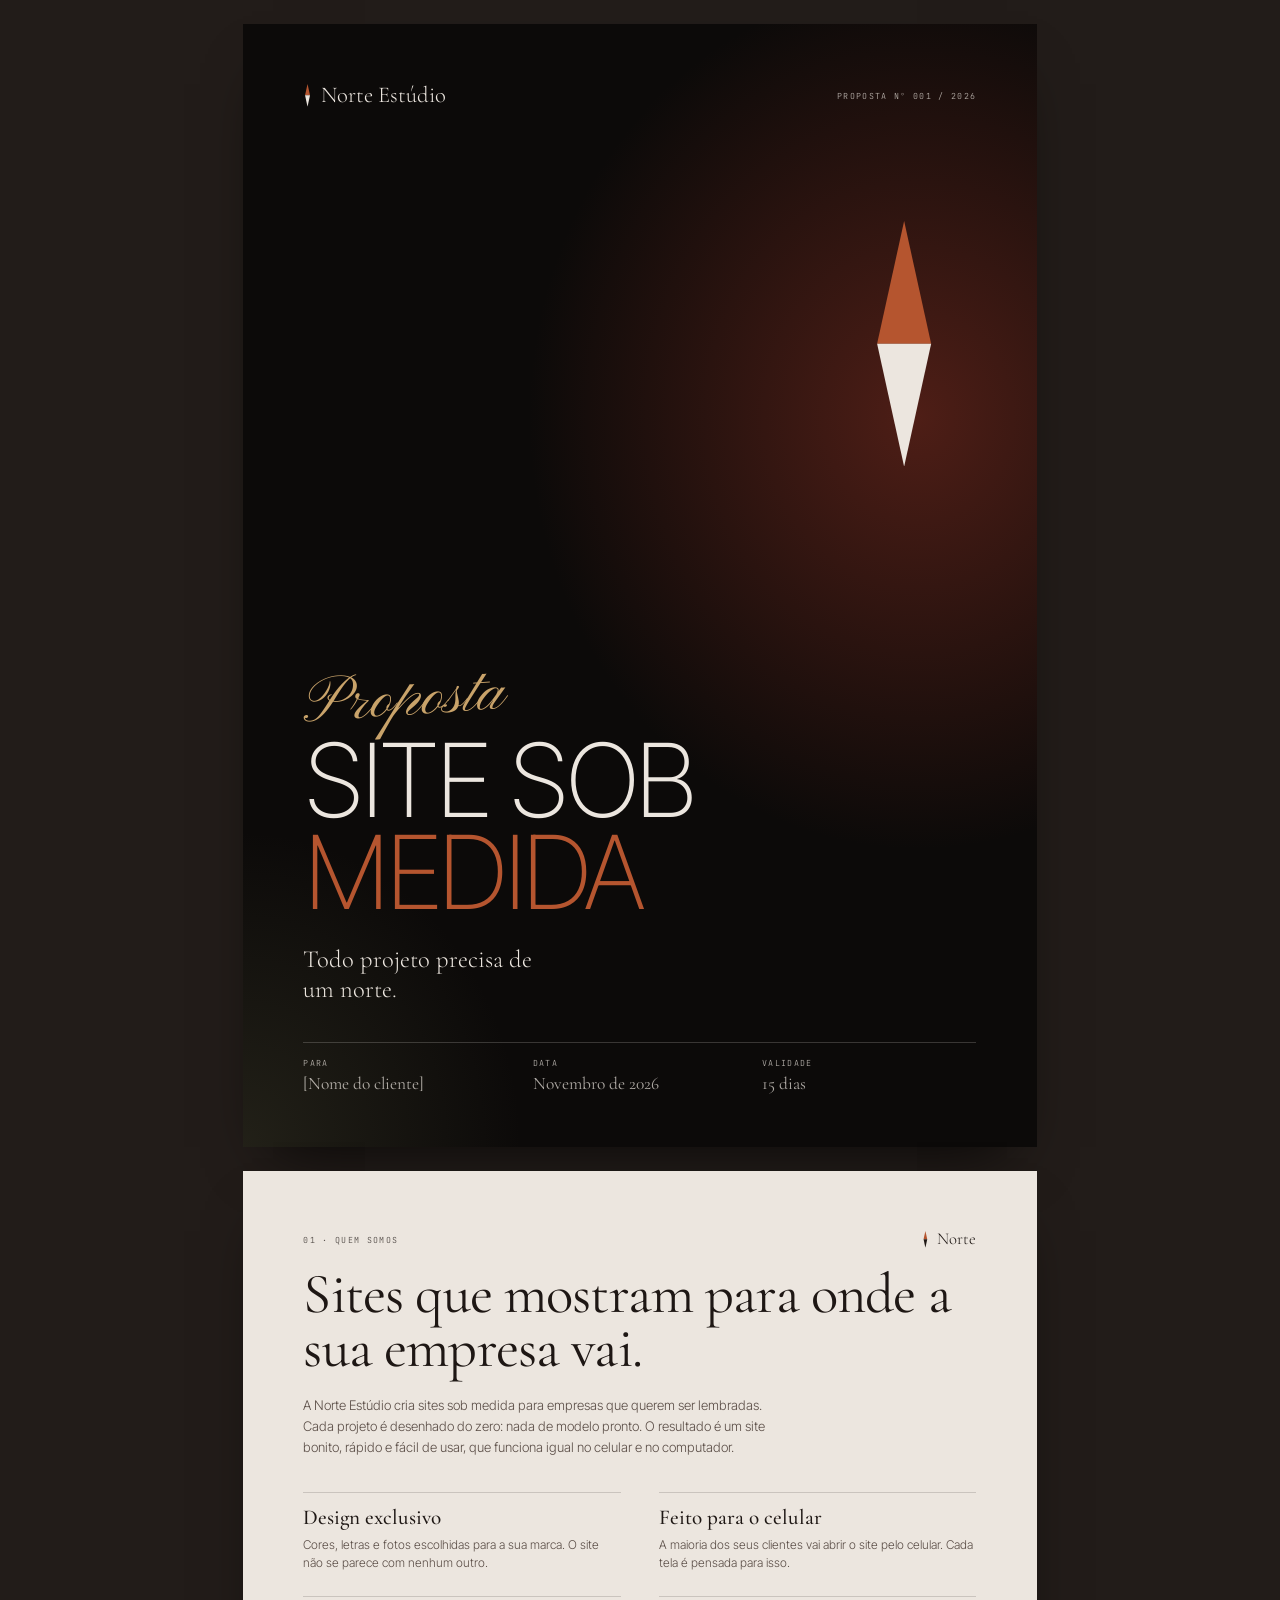
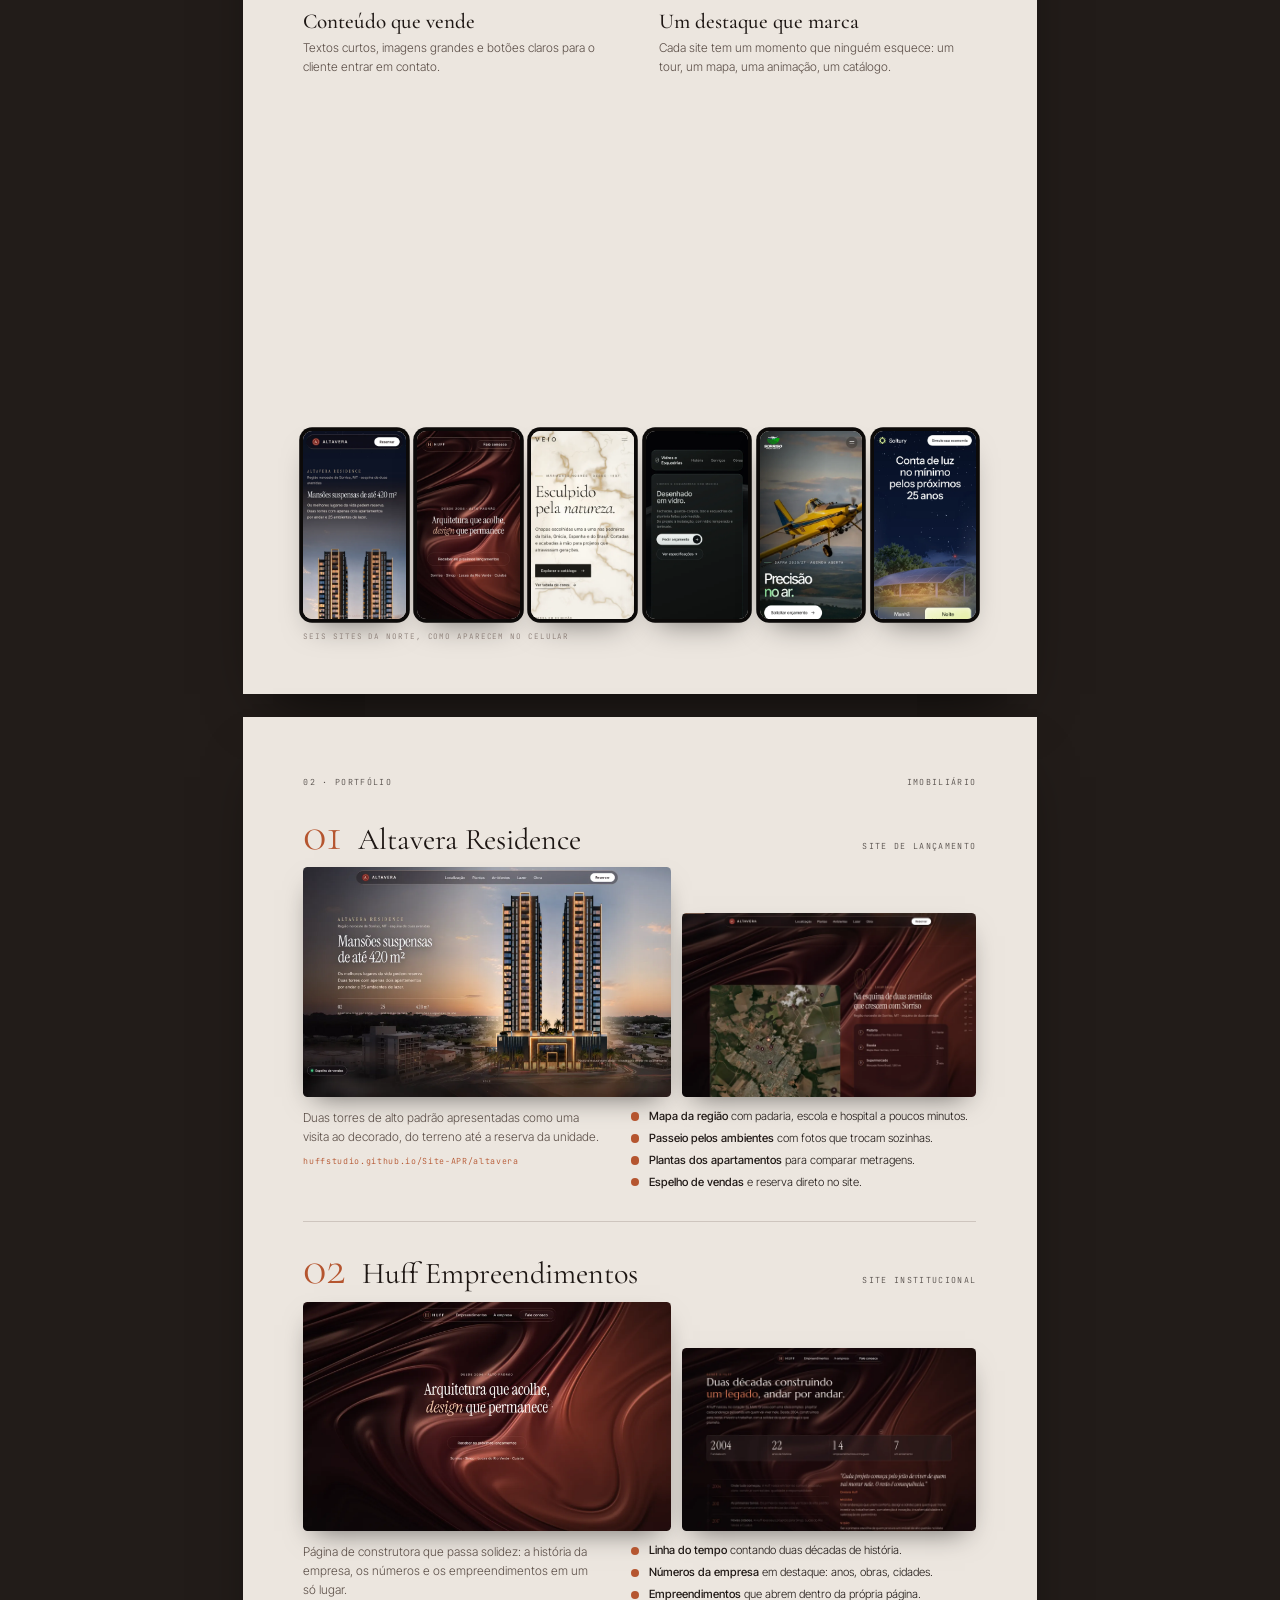
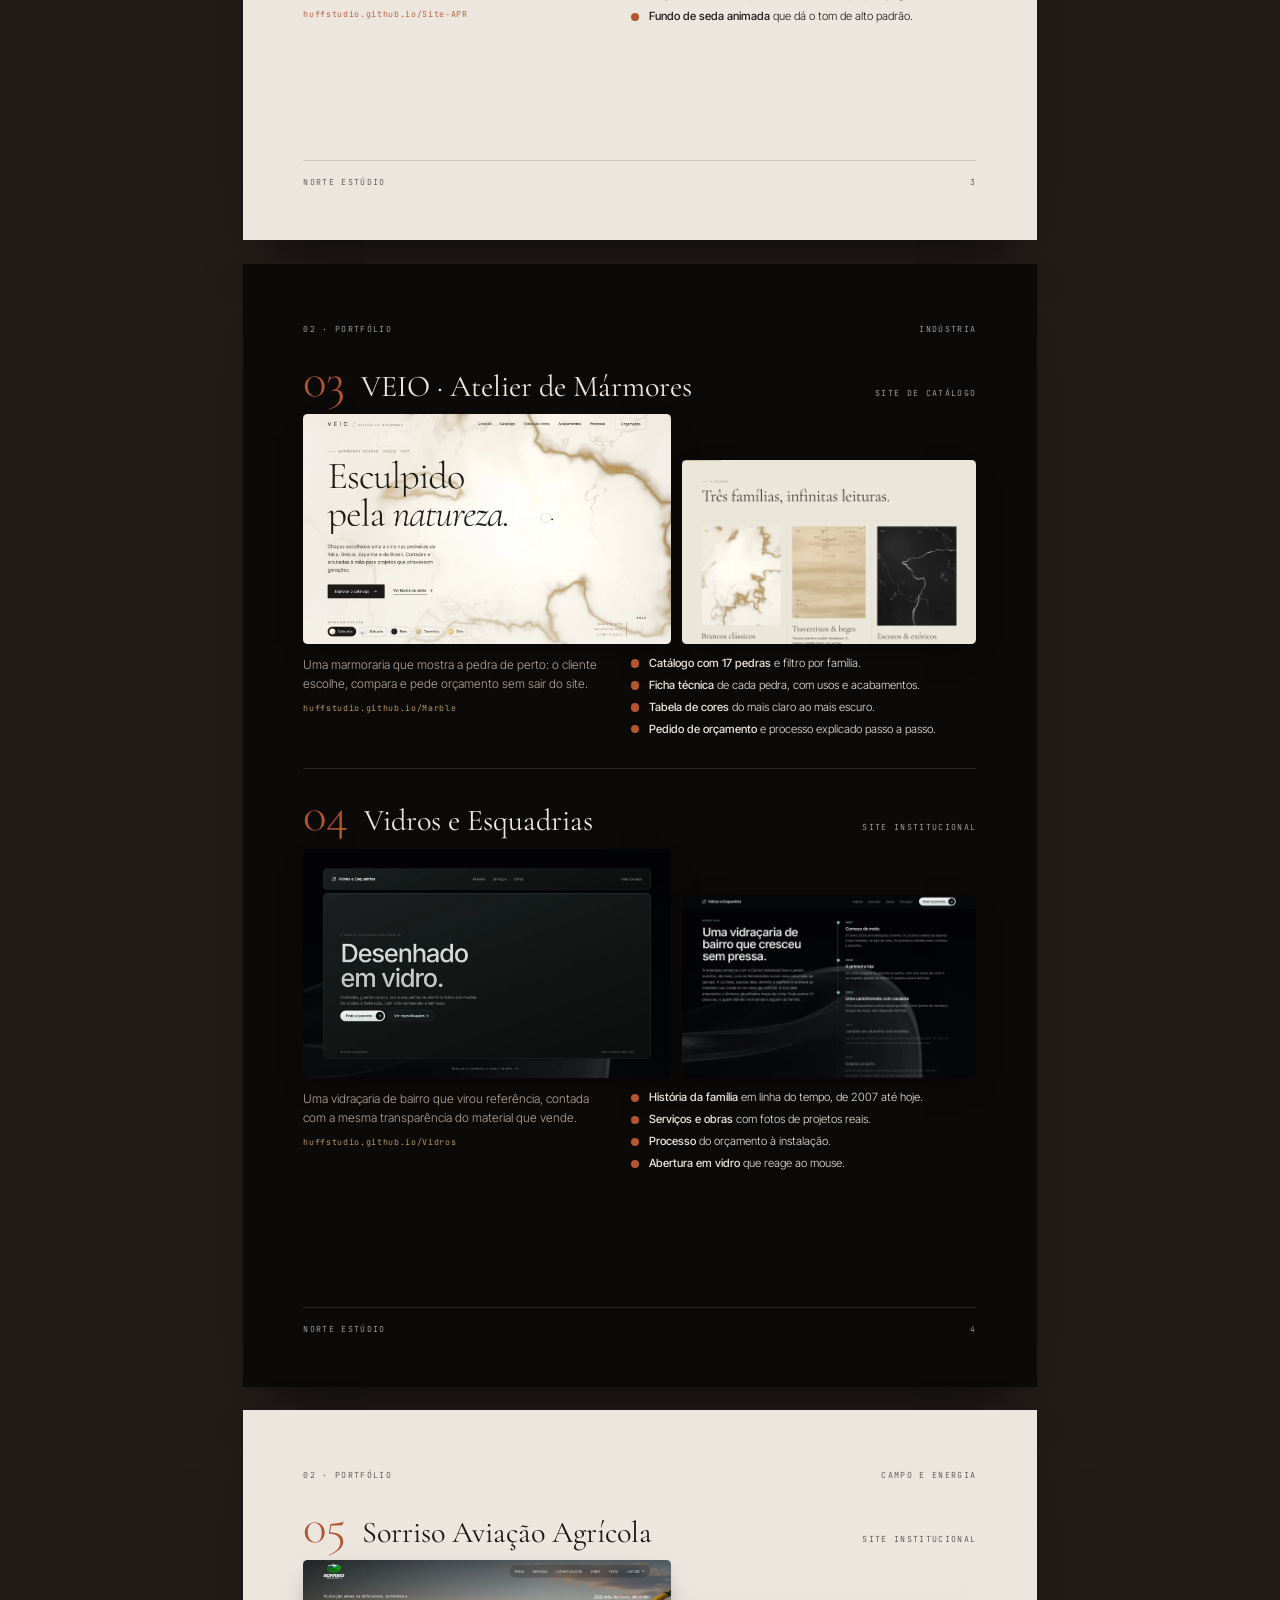
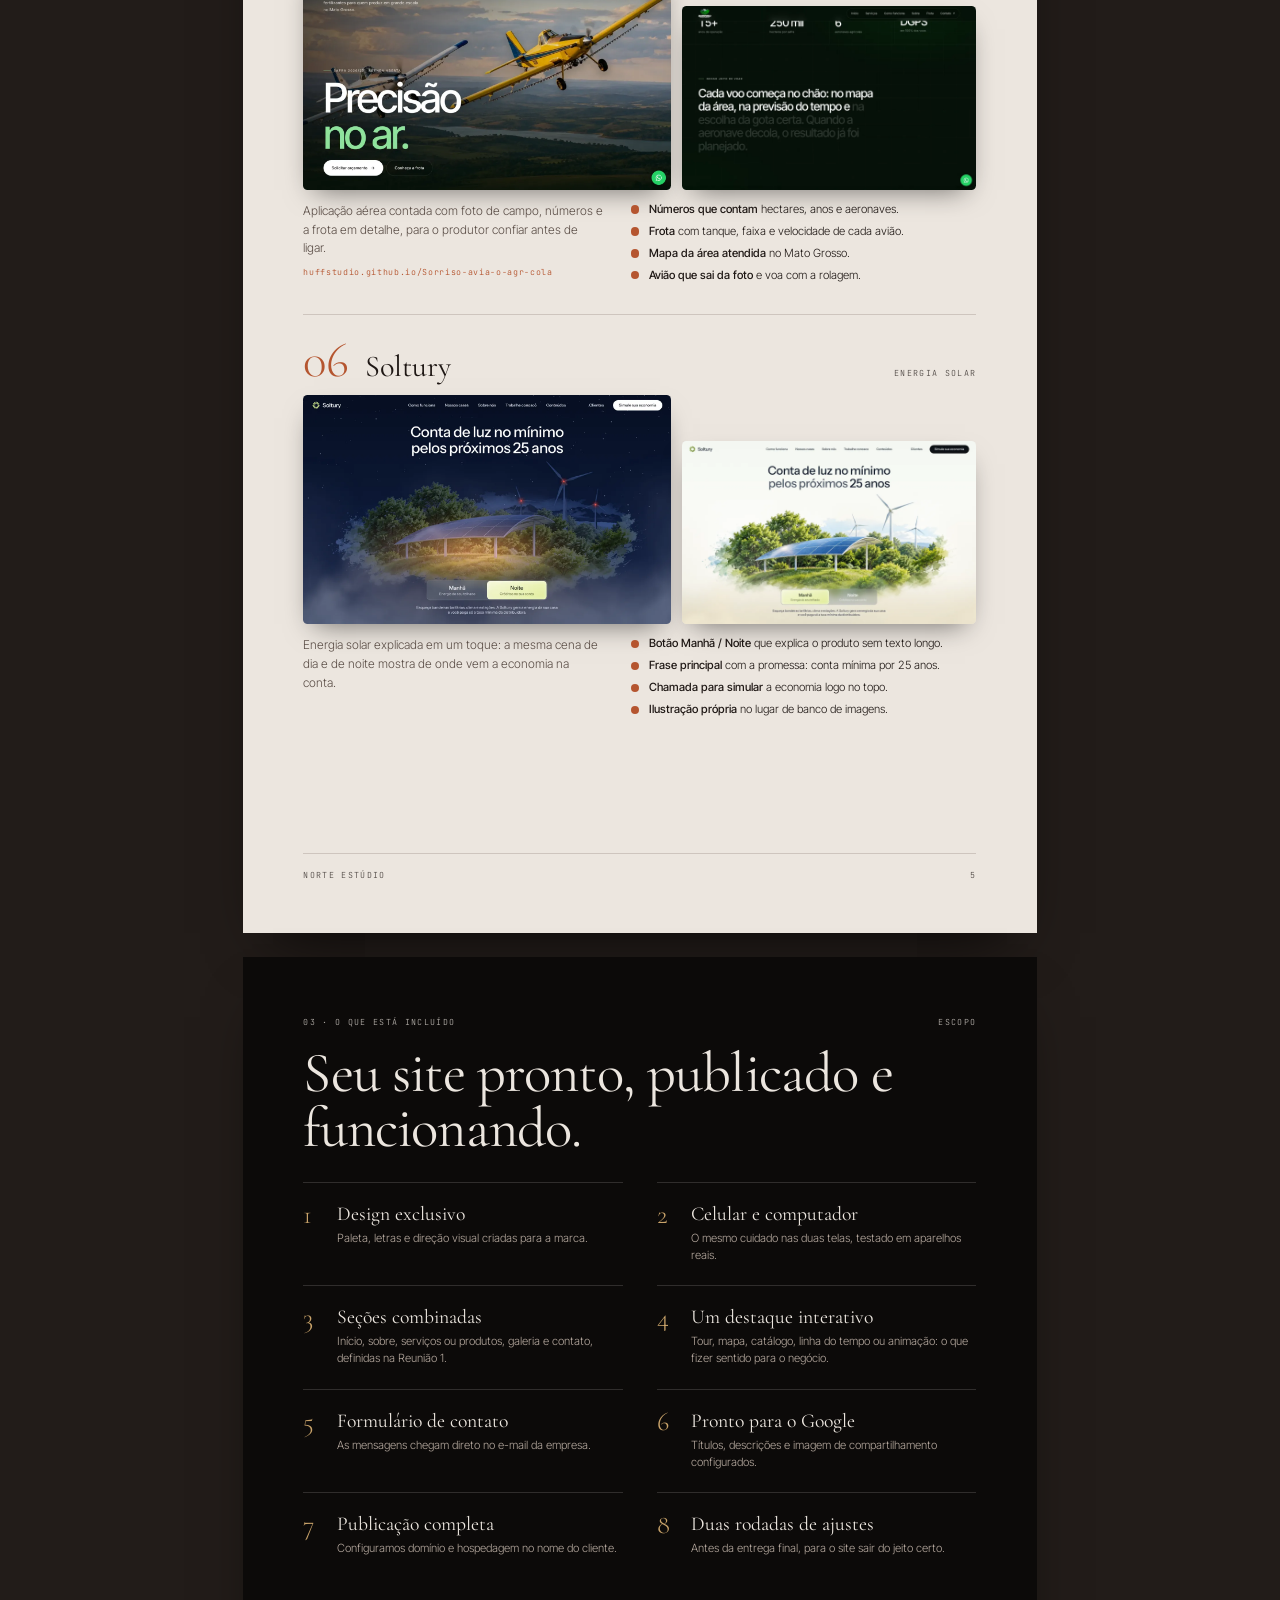
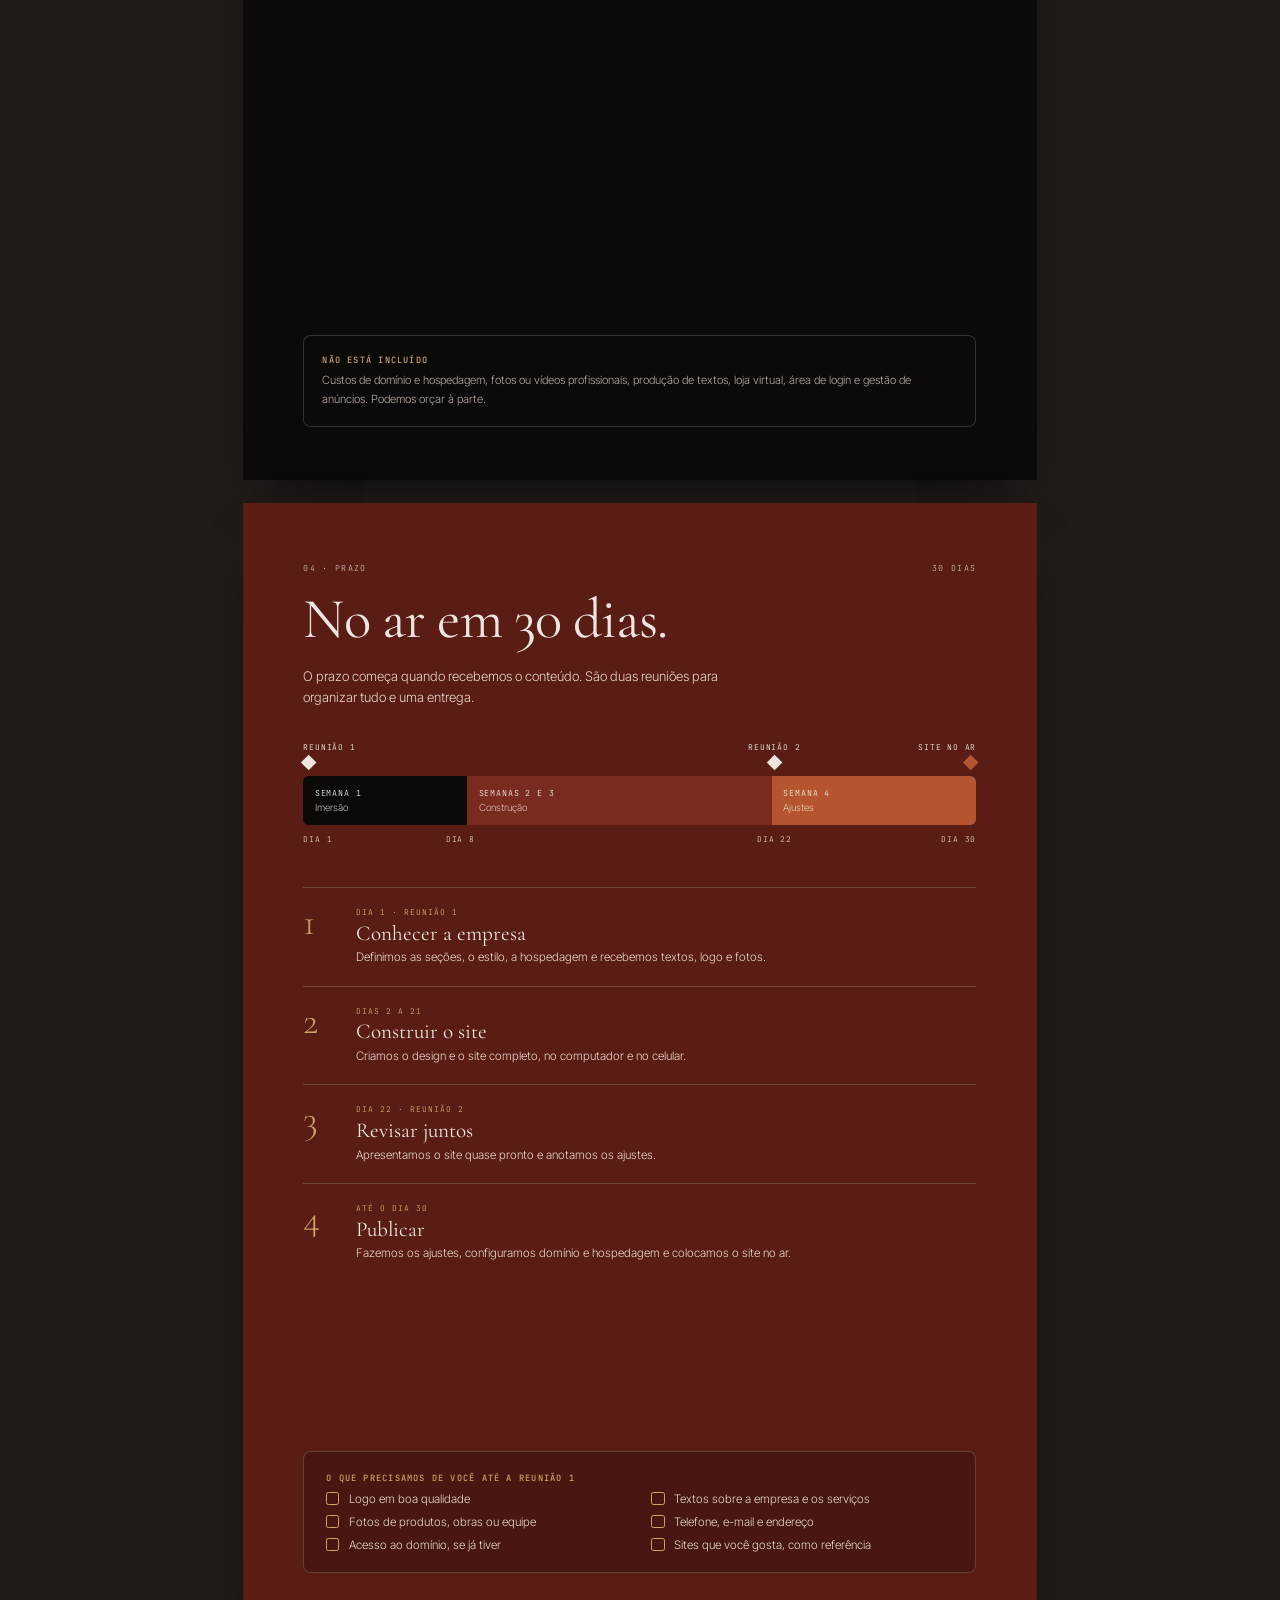
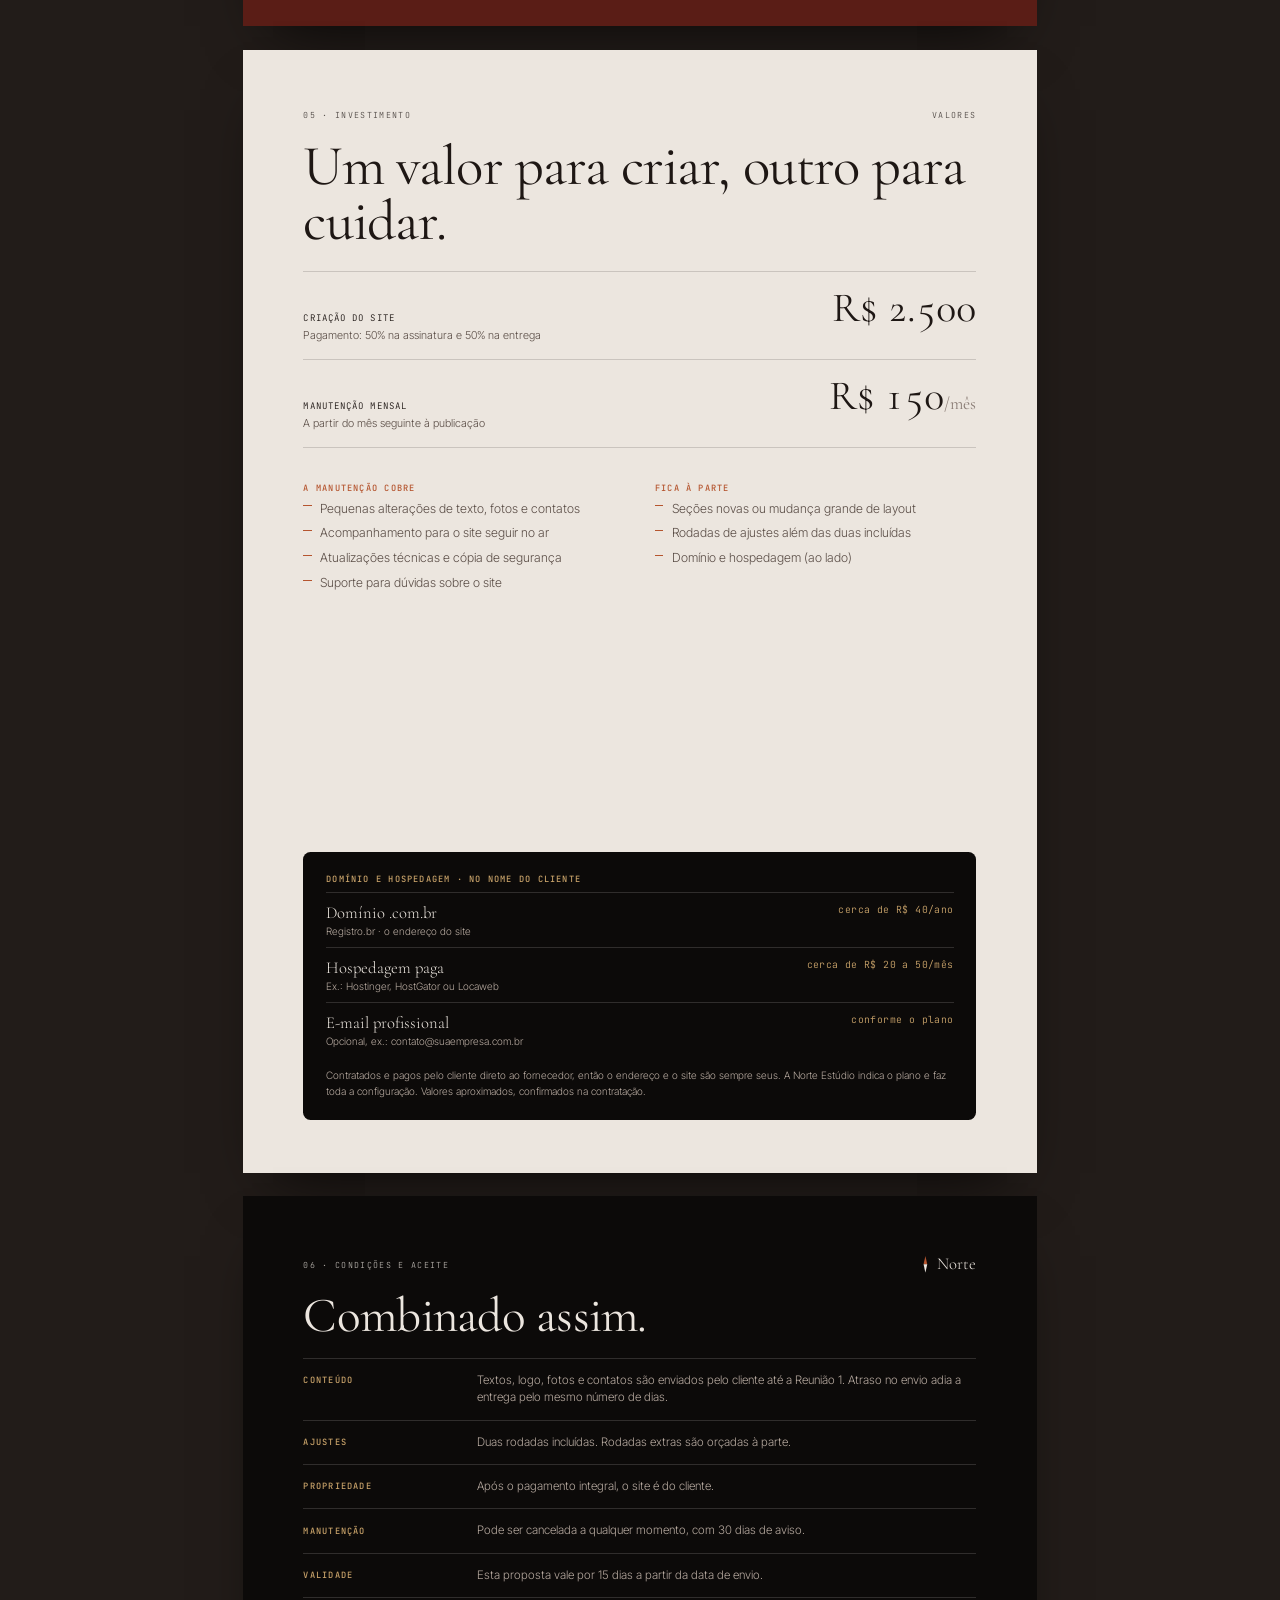
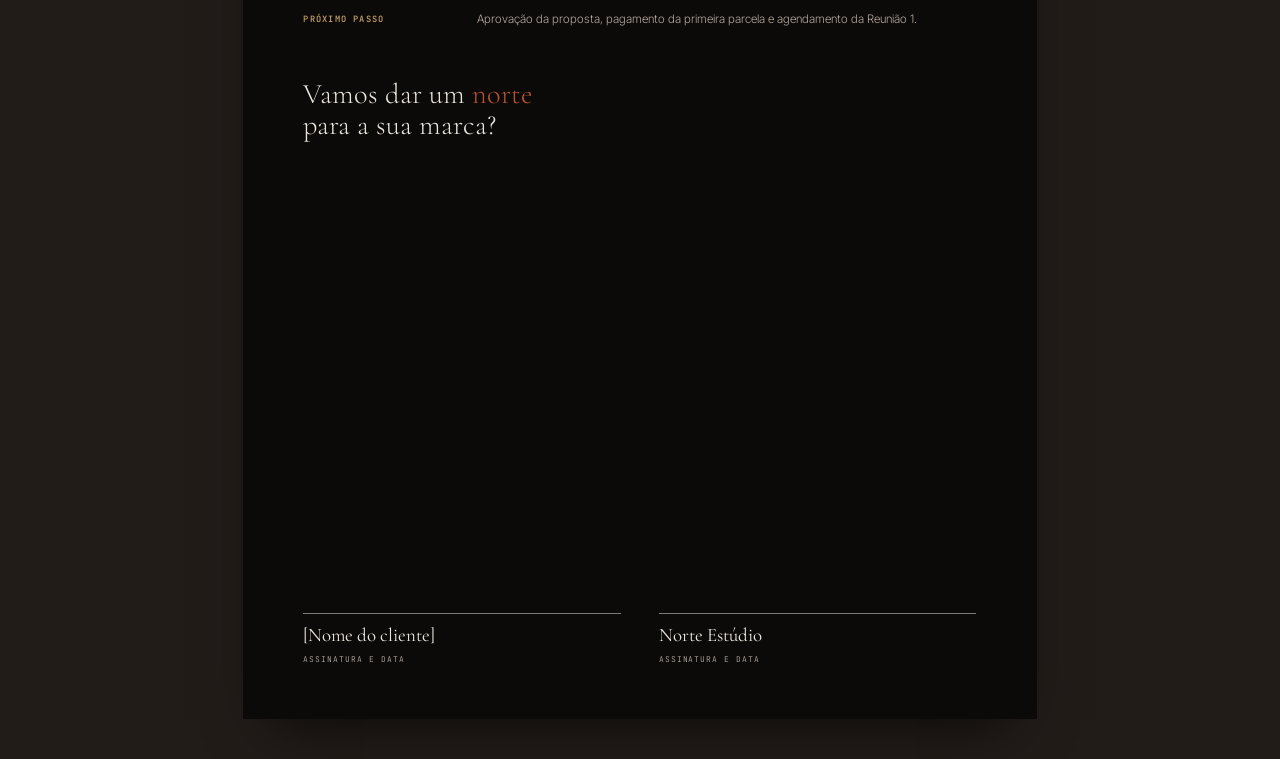
==== proposta/index.html @ add184d5 "Proposta comercial da Norte Estúdio em página A4 e PDF Co-Authored-By: Claude Opus 5.5 <noreply@anth" ====
<!doctype html>
<html lang="pt-BR">
<head>
<meta charset="utf-8">
<meta name="viewport" content="width=device-width, initial-scale=1">
<title>Proposta · Norte Estúdio</title>
<meta name="description" content="Proposta comercial da Norte Estúdio: site sob medida em 30 dias.">
<link rel="icon" href="data:image/svg+xml,%3Csvg xmlns='http://www.w3.org/2000/svg' viewBox='0 0 32 32'%3E%3Crect width='32' height='32' rx='8' fill='%230C0A09'/%3E%3Cpolygon points='16,4 21,16 11,16' fill='%23B5552F'/%3E%3Cpolygon points='11,16 21,16 16,28' fill='%23ECE6DF'/%3E%3C/svg%3E">
<link rel="preconnect" href="https://fonts.googleapis.com">
<link rel="preconnect" href="https://fonts.gstatic.com" crossorigin>
<link href="https://fonts.googleapis.com/css2?family=Cormorant+Garamond:ital,wght@0,300;0,400;0,500;1,400&family=Inter+Tight:wght@200;300;400;500&family=JetBrains+Mono:wght@400;500&family=Pinyon+Script&display=swap" rel="stylesheet">
<style>
/* Proposta em páginas A4. Tudo dentro da página é medido em "mm de página" (--m),
   então a mesma página serve para tela, celular e PDF. */
:root{
  --carvao:#0C0A09; --vinho:#5A1D16; --vinho-2:#7A2B1F; --terracota:#B5552F;
  --areia:#C9A36A; --oliva:#4B4A33; --creme:#ECE6DF; --creme-2:#E2DAD1;
  --tinta:#1E1714; --tinta-2:#5a4d46; --suave:#B6A99F; --mudo:#8a7d76;
  --serif:"Cormorant Garamond", Georgia, serif;
  --sans:"Inter Tight", "Helvetica Neue", Arial, sans-serif;
  --mono:"JetBrains Mono", ui-monospace, Menlo, monospace;
  --script:"Pinyon Script", cursive;
}
*{box-sizing:border-box}
html{background:#221c19}
body{margin:0;font-family:var(--sans);font-weight:300;color:var(--tinta);-webkit-font-smoothing:antialiased;-webkit-print-color-adjust:exact;print-color-adjust:exact}
.doc{display:flex;flex-direction:column;align-items:center;gap:24px;padding:24px max(16px,env(safe-area-inset-right,0px)) 40px max(16px,env(safe-area-inset-left,0px))}
.page{width:min(210mm,100%);aspect-ratio:210/297;container-type:inline-size;overflow:hidden;position:relative;box-shadow:0 30px 60px -30px rgba(0,0,0,.8)}
.pi{--m:calc(100cqw / 210);position:absolute;inset:0;padding:calc(16*var(--m)) calc(16*var(--m)) calc(14*var(--m));display:flex;flex-direction:column}
.dark{background:var(--carvao);color:var(--creme)}
.cream{background:var(--creme);color:var(--tinta)}
.wine{background:var(--vinho);color:var(--creme)}

/* elementos comuns */
.top{display:flex;justify-content:space-between;align-items:center;gap:calc(4*var(--m))}
.brand{display:flex;align-items:center;gap:calc(2.2*var(--m));font-family:var(--serif);font-size:calc(6*var(--m));line-height:1}
.brand svg{width:calc(2.4*var(--m));height:calc(6*var(--m))}
.lbl{font-family:var(--mono);font-size:calc(2.2*var(--m));letter-spacing:.16em;text-transform:uppercase;margin:0;opacity:.72}
.foot{margin-top:auto;display:flex;justify-content:space-between;align-items:center;padding-top:calc(4*var(--m));border-top:1px solid currentColor;border-color:rgba(127,112,104,.28)}
h2{font-family:var(--serif);font-weight:400;font-size:calc(15*var(--m));line-height:.96;letter-spacing:-.015em;margin:calc(5*var(--m)) 0 calc(5*var(--m))}
h3{font-family:var(--mono);font-weight:500;font-size:calc(2.3*var(--m));letter-spacing:.14em;text-transform:uppercase;margin:0 0 calc(1.5*var(--m))}
p{margin:0}
.txt{font-size:calc(3.5*var(--m));line-height:1.6}
.cream .txt{color:var(--tinta-2)}
.dark .txt{color:var(--suave)}
.wine .txt{color:#e8d5cc}
.script{font-family:var(--script);color:var(--areia);line-height:1}

/* 1 · capa */
.cover::before{content:"";position:absolute;inset:0;background:radial-gradient(70% 55% at 85% 35%,rgba(122,43,31,.6),transparent 70%),radial-gradient(50% 40% at 0% 100%,rgba(75,74,51,.35),transparent 70%)}
.cover .pi{z-index:1}
.cover .needle{position:absolute;right:calc(22*var(--m));top:calc(52*var(--m));width:calc(26*var(--m));height:calc(65*var(--m));color:var(--creme)}
.cover .script{font-size:calc(17*var(--m));margin-top:auto;transform:rotate(-4deg);transform-origin:left;margin-bottom:calc(-1*var(--m))}
.cover h1{margin:0;font-family:var(--sans);font-weight:200;text-transform:uppercase;font-size:calc(27*var(--m));line-height:.9;letter-spacing:-.055em}
.cover h1 span{color:var(--terracota);display:block}
.cover .sub{font-family:var(--serif);font-size:calc(6.5*var(--m));line-height:1.2;margin:calc(7*var(--m)) 0 calc(10*var(--m));color:var(--creme);max-width:22ch}
.cover .meta{display:grid;grid-template-columns:repeat(3,1fr);gap:calc(4*var(--m));padding-top:calc(4*var(--m));border-top:1px solid rgba(236,230,223,.2)}
.cover .meta b{display:block;text-transform:none;letter-spacing:0;font-family:var(--serif);font-weight:400;font-size:calc(4.6*var(--m));margin-top:calc(1.2*var(--m));opacity:1}

/* 2 · apresentação */
.intro-grid{display:grid;grid-template-columns:1fr 1fr;gap:calc(6*var(--m)) calc(10*var(--m));margin-top:calc(2*var(--m))}
.intro-grid>div{border-top:1px solid rgba(30,23,20,.16);padding-top:calc(3.5*var(--m))}
.intro-grid b{font-family:var(--serif);font-weight:500;font-size:calc(5.6*var(--m));display:block;line-height:1.1;margin-bottom:calc(1.6*var(--m))}
.intro-grid p{font-size:calc(3.2*var(--m));line-height:1.55;color:var(--tinta-2)}
.phones{display:grid;grid-template-columns:repeat(6,1fr);gap:calc(3*var(--m));margin-top:auto;padding-top:calc(8*var(--m))}
.phones img{width:100%;aspect-ratio:600/1100;object-fit:cover;object-position:top;border-radius:calc(2.4*var(--m));box-shadow:0 0 0 calc(1*var(--m)) var(--carvao),0 calc(4*var(--m)) calc(8*var(--m)) calc(-3*var(--m)) rgba(0,0,0,.5);display:block}
.phones-cap{font-family:var(--mono);font-size:calc(2*var(--m));letter-spacing:.12em;text-transform:uppercase;color:var(--mudo);margin-top:calc(3*var(--m))}

/* 3-5 · portfólio */
.proj{display:flex;flex-direction:column;gap:calc(3.2*var(--m))}
.proj+.proj{margin-top:calc(8*var(--m));padding-top:calc(7*var(--m));border-top:1px solid rgba(127,112,104,.28)}
.ph{display:flex;align-items:baseline;gap:calc(4*var(--m))}
.ph .n{font-family:var(--serif);font-weight:300;font-size:calc(13*var(--m));line-height:.8;color:var(--terracota)}
.ph h4{font-family:var(--serif);font-weight:400;font-size:calc(8*var(--m));line-height:1;margin:0;flex:1}
.ph .lbl{text-align:right}
.shots{display:grid;grid-template-columns:1.25fr 1fr;gap:calc(3*var(--m));align-items:end}
.shots img{width:100%;display:block;border-radius:calc(1.2*var(--m));aspect-ratio:16/10;object-fit:cover;object-position:top;box-shadow:0 calc(3*var(--m)) calc(7*var(--m)) calc(-3*var(--m)) rgba(0,0,0,.55)}
.pt{display:grid;grid-template-columns:1fr 1.15fr;gap:calc(7*var(--m))}
.pt .txt{font-size:calc(3.2*var(--m));line-height:1.55}
.best{list-style:none;margin:0;padding:0;display:grid;gap:calc(1.6*var(--m))}
.best li{display:grid;grid-template-columns:calc(5*var(--m)) 1fr;font-size:calc(3*var(--m));line-height:1.4}
.best li::before{content:"";width:calc(2.2*var(--m));height:calc(2.2*var(--m));border-radius:50%;background:var(--terracota);margin-top:calc(.9*var(--m))}
.best b{font-weight:500}
.link{font-family:var(--mono);font-size:calc(2.2*var(--m));letter-spacing:.08em;color:var(--terracota);margin-top:calc(2.4*var(--m));word-break:break-all}
.dark .best li{color:var(--creme)}
.dark .link{color:var(--areia)}

/* 6 · escopo */
.scope{display:grid;grid-template-columns:1fr 1fr;gap:0 calc(9*var(--m));margin-top:calc(2*var(--m))}
.scope>div{padding:calc(5.6*var(--m)) 0;border-top:1px solid rgba(236,230,223,.16);display:grid;grid-template-columns:calc(9*var(--m)) 1fr}
.scope .k{font-family:var(--serif);font-size:calc(7*var(--m));line-height:.9;color:var(--areia)}
.scope b{display:block;font-family:var(--serif);font-weight:400;font-size:calc(5.2*var(--m));line-height:1.1;margin-bottom:calc(1.2*var(--m))}
.scope p{font-size:calc(3*var(--m));line-height:1.5;color:var(--suave)}
.not{margin-top:auto;padding:calc(5*var(--m));border-radius:calc(2*var(--m));box-shadow:inset 0 0 0 1px rgba(236,230,223,.18)}
.not p{font-size:calc(3*var(--m));line-height:1.6;color:var(--suave)}

/* 7 · prazo */
.tl{margin-top:calc(4*var(--m))}
.tl-marks{position:relative;height:calc(12*var(--m))}
.tl-marks span{position:absolute;bottom:0;transform:translateX(-50%);font-family:var(--mono);font-size:calc(2.1*var(--m));letter-spacing:.1em;text-transform:uppercase;white-space:nowrap;display:flex;flex-direction:column;align-items:center;gap:calc(1.4*var(--m))}
.tl-marks span::after{content:"";width:calc(3*var(--m));height:calc(3*var(--m));transform:rotate(45deg);background:var(--creme)}
.tl-marks span.end::after{background:var(--terracota)}
.tl-marks span:first-child{transform:none;align-items:flex-start}
.tl-marks span.end{transform:translateX(-100%);align-items:flex-end}
.tl-bar{display:flex;height:calc(13*var(--m));border-radius:calc(1.5*var(--m));overflow:hidden;margin-top:calc(2*var(--m))}
.tl-bar div{display:flex;flex-direction:column;justify-content:center;padding:0 calc(3*var(--m));font-family:var(--mono);font-size:calc(2.2*var(--m));letter-spacing:.1em;text-transform:uppercase}
.tl-bar small{font-family:var(--sans);text-transform:none;letter-spacing:0;font-size:calc(2.6*var(--m));opacity:.8;margin-top:calc(.6*var(--m))}
.tl-days{display:flex;justify-content:space-between;font-family:var(--mono);font-size:calc(2.1*var(--m));letter-spacing:.1em;color:#dcc4ba;margin-top:calc(2.4*var(--m));position:relative;height:calc(4*var(--m))}
.tl-days span{position:absolute;transform:translateX(-50%);white-space:nowrap}
.tl-days span:first-child{transform:none}
.tl-days span:last-child{transform:translateX(-100%)}
.steps{display:grid;gap:0;margin-top:calc(10*var(--m))}
.steps>div{display:grid;grid-template-columns:calc(14*var(--m)) 1fr;padding:calc(5*var(--m)) 0;border-top:1px solid rgba(236,230,223,.2)}
.steps .k{font-family:var(--serif);font-size:calc(10*var(--m));line-height:.8;color:var(--areia)}
.steps b{display:block;font-family:var(--serif);font-weight:400;font-size:calc(5.6*var(--m));line-height:1.1;margin-bottom:calc(1.2*var(--m))}
.steps p{font-size:calc(3.1*var(--m));line-height:1.5;color:#e8d5cc}
.steps .when{font-family:var(--mono);font-size:calc(2.1*var(--m));letter-spacing:.12em;text-transform:uppercase;color:var(--areia);display:block;margin-bottom:calc(1.2*var(--m))}

/* 8 · investimento */
.price{display:grid;gap:0;margin-top:calc(1*var(--m))}
.price>div{display:flex;justify-content:space-between;align-items:baseline;gap:calc(4*var(--m));padding:calc(4.4*var(--m)) 0;border-top:1px solid rgba(30,23,20,.16)}
.price>div:last-child{border-bottom:1px solid rgba(30,23,20,.16)}
.price span{font-family:var(--mono);font-size:calc(2.4*var(--m));letter-spacing:.12em;text-transform:uppercase}
.price span small{display:block;font-family:var(--sans);text-transform:none;letter-spacing:0;font-size:calc(2.9*var(--m));color:var(--tinta-2);margin-top:calc(1*var(--m))}
.price b{font-family:var(--serif);font-weight:400;font-size:calc(11*var(--m));line-height:1;font-variant-numeric:tabular-nums;white-space:nowrap}
.price b small{font-size:.42em;color:var(--mudo)}
.two{display:grid;grid-template-columns:1fr 1fr;gap:calc(8*var(--m));margin-top:calc(9*var(--m))}
.ul li{font-size:calc(3.3*var(--m))!important}
.need{margin-top:auto;padding:calc(5.5*var(--m)) calc(6*var(--m));border-radius:calc(2*var(--m));background:rgba(0,0,0,.2);box-shadow:inset 0 0 0 1px rgba(236,230,223,.18)}
.need ul{list-style:none;margin:calc(2*var(--m)) 0 0;padding:0;display:grid;grid-template-columns:1fr 1fr;gap:calc(2.4*var(--m)) calc(6*var(--m))}
.need li{font-size:calc(3.1*var(--m));color:#e8d5cc;display:flex;gap:calc(2.4*var(--m));align-items:center}
.need li::before{content:"";flex:none;width:calc(3*var(--m));height:calc(3*var(--m));border:1px solid var(--areia);border-radius:calc(.6*var(--m))}
.ul{list-style:none;margin:0;padding:0;display:grid;gap:calc(1.8*var(--m))}
.ul li{font-size:calc(3*var(--m));line-height:1.45;color:var(--tinta-2);padding-left:calc(4.5*var(--m));position:relative}
.ul li::before{content:"";position:absolute;left:0;top:calc(1.5*var(--m));width:calc(2.2*var(--m));height:1px;background:var(--terracota)}
.host{margin-top:auto;background:var(--carvao);color:var(--creme);border-radius:calc(2*var(--m));padding:calc(5.5*var(--m)) calc(6*var(--m))}
.host h3{color:var(--areia)}
.host table{width:100%;border-collapse:collapse;margin-top:calc(2*var(--m))}
.host td{padding:calc(2.6*var(--m)) 0;border-top:1px solid rgba(236,230,223,.16);font-size:calc(3*var(--m));vertical-align:top}
.host td:first-child{font-family:var(--serif);font-size:calc(4.4*var(--m))}
.host td:last-child{text-align:right;font-family:var(--mono);font-size:calc(2.6*var(--m));letter-spacing:.04em;white-space:nowrap;color:var(--areia)}
.host td small{display:block;font-family:var(--sans);font-size:calc(2.7*var(--m));color:var(--suave);margin-top:calc(.6*var(--m))}
.host .note{font-size:calc(2.7*var(--m));line-height:1.5;color:var(--suave);margin-top:calc(3*var(--m))}

/* 9 · condições e aceite */
.cond{display:grid;gap:0}
.cond>div{display:grid;grid-template-columns:calc(42*var(--m)) 1fr;gap:calc(4*var(--m));padding:calc(3.4*var(--m)) 0;border-top:1px solid rgba(236,230,223,.16)}
.cond h3{margin:0;color:var(--areia);padding-top:calc(.6*var(--m))}
.cond p{font-size:calc(3.1*var(--m));line-height:1.5;color:var(--suave)}
.sign{display:grid;grid-template-columns:1fr 1fr;gap:calc(10*var(--m));margin-top:auto}
.sign div{border-top:1px solid rgba(236,230,223,.5);padding-top:calc(2.6*var(--m))}
.sign b{display:block;font-family:var(--serif);font-weight:400;font-size:calc(5*var(--m))}
.sign span{font-family:var(--mono);font-size:calc(2.1*var(--m));letter-spacing:.12em;text-transform:uppercase;color:var(--suave)}
.close{font-family:var(--serif);font-size:calc(7.5*var(--m));line-height:1.1;margin:calc(10*var(--m)) 0 calc(12*var(--m))}
.close span{color:var(--terracota)}

/* impressão / PDF */
@page{size:A4;margin:0}
@media print{
  html,body{background:none}
  .doc{display:block;padding:0}
  .page{width:210mm;height:297mm;aspect-ratio:auto;box-shadow:none;break-after:page;page-break-after:always}
  .page:last-child{break-after:auto;page-break-after:auto}
}
</style>
</head>
<body>
<svg width="0" height="0" style="position:absolute" aria-hidden="true">
  <defs>
    <symbol id="needle" viewBox="0 0 40 100"><polygon points="20,0 31,50 9,50" fill="#B5552F"/><polygon points="9,50 31,50 20,100" fill="currentColor"/></symbol>
  </defs>
</svg>

<main class="doc">

<!-- ============ 1 · CAPA ============ -->
<section class="page dark cover" aria-label="Capa">
  <div class="pi">
    <svg class="needle" viewBox="0 0 40 100" aria-hidden="true"><use href="#needle"/></svg>
    <div class="top">
      <div class="brand"><svg aria-hidden="true"><use href="#needle"/></svg>Norte Estúdio</div>
      <p class="lbl">Proposta Nº 001 / 2026</p>
    </div>
    <div class="script">Proposta</div>
    <h1>Site sob<span>medida</span></h1>
    <p class="sub">Todo projeto precisa de um norte.</p>
    <div class="meta">
      <p class="lbl">Para<b>[Nome do cliente]</b></p>
      <p class="lbl">Data<b>Novembro de 2026</b></p>
      <p class="lbl">Validade<b>15 dias</b></p>
    </div>
  </div>
</section>

<!-- ============ 2 · QUEM SOMOS ============ -->
<section class="page cream" aria-label="Quem somos">
  <div class="pi">
    <div class="top"><p class="lbl">01 · Quem somos</p><div class="brand" style="font-size:calc(4.4*var(--m))"><svg aria-hidden="true" style="width:calc(1.8*var(--m));height:calc(4.4*var(--m));color:var(--tinta)"><use href="#needle"/></svg>Norte</div></div>
    <h2>Sites que mostram para onde a sua empresa vai.</h2>
    <p class="txt" style="max-width:60ch">A Norte Estúdio cria sites sob medida para empresas que querem ser lembradas. Cada projeto é desenhado do zero: nada de modelo pronto. O resultado é um site bonito, rápido e fácil de usar, que funciona igual no celular e no computador.</p>
    <div class="intro-grid" style="margin-top:calc(9*var(--m))">
      <div><b>Design exclusivo</b><p>Cores, letras e fotos escolhidas para a sua marca. O site não se parece com nenhum outro.</p></div>
      <div><b>Feito para o celular</b><p>A maioria dos seus clientes vai abrir o site pelo celular. Cada tela é pensada para isso.</p></div>
      <div><b>Conteúdo que vende</b><p>Textos curtos, imagens grandes e botões claros para o cliente entrar em contato.</p></div>
      <div><b>Um destaque que marca</b><p>Cada site tem um momento que ninguém esquece: um tour, um mapa, uma animação, um catálogo.</p></div>
    </div>
    <div class="phones">
      <img src="../assets/img/altavera-m.webp" alt="Altavera no celular">
      <img src="../assets/img/huff-m.webp" alt="Huff Empreendimentos no celular">
      <img src="../assets/img/marble-m.webp" alt="VEIO no celular">
      <img src="../assets/img/vidros-m.webp" alt="Vidros e Esquadrias no celular">
      <img src="../assets/img/sorriso-m.webp" alt="Sorriso Aviação Agrícola no celular">
      <img src="../assets/img/soltury-m.webp" alt="Soltury no celular">
    </div>
    <p class="phones-cap">Seis sites da Norte, como aparecem no celular</p>
  </div>
</section>

<!-- ============ 3 · PORTFÓLIO (1/3) ============ -->
<section class="page cream" aria-label="Portfólio, parte 1">
  <div class="pi">
    <div class="top"><p class="lbl">02 · Portfólio</p><p class="lbl">Imobiliário</p></div>
    <article class="proj" style="margin-top:calc(7*var(--m))">
      <div class="ph"><span class="n">01</span><h4>Altavera Residence</h4><p class="lbl">Site de lançamento</p></div>
      <div class="shots"><img src="../assets/img/altavera.webp" alt="Tela inicial do Altavera"><img src="../assets/img/altavera-2.webp" alt="Mapa da região do Altavera"></div>
      <div class="pt">
        <div><p class="txt">Duas torres de alto padrão apresentadas como uma visita ao decorado, do terreno até a reserva da unidade.</p><p class="link">huffstudio.github.io/Site-APR/altavera</p></div>
        <ul class="best">
          <li><span><b>Mapa da região</b> com padaria, escola e hospital a poucos minutos.</span></li>
          <li><span><b>Passeio pelos ambientes</b> com fotos que trocam sozinhas.</span></li>
          <li><span><b>Plantas dos apartamentos</b> para comparar metragens.</span></li>
          <li><span><b>Espelho de vendas</b> e reserva direto no site.</span></li>
        </ul>
      </div>
    </article>
    <article class="proj">
      <div class="ph"><span class="n">02</span><h4>Huff Empreendimentos</h4><p class="lbl">Site institucional</p></div>
      <div class="shots"><img src="../assets/img/huff.webp" alt="Tela inicial da Huff"><img src="../assets/img/huff-2.webp" alt="História da Huff"></div>
      <div class="pt">
        <div><p class="txt">Página de construtora que passa solidez: a história da empresa, os números e os empreendimentos em um só lugar.</p><p class="link">huffstudio.github.io/Site-APR</p></div>
        <ul class="best">
          <li><span><b>Linha do tempo</b> contando duas décadas de história.</span></li>
          <li><span><b>Números da empresa</b> em destaque: anos, obras, cidades.</span></li>
          <li><span><b>Empreendimentos</b> que abrem dentro da própria página.</span></li>
          <li><span><b>Fundo de seda animada</b> que dá o tom de alto padrão.</span></li>
        </ul>
      </div>
    </article>
    <div class="foot"><p class="lbl">Norte Estúdio</p><p class="lbl">3</p></div>
  </div>
</section>

<!-- ============ 4 · PORTFÓLIO (2/3) ============ -->
<section class="page dark" aria-label="Portfólio, parte 2">
  <div class="pi">
    <div class="top"><p class="lbl">02 · Portfólio</p><p class="lbl">Indústria</p></div>
    <article class="proj" style="margin-top:calc(7*var(--m))">
      <div class="ph"><span class="n">03</span><h4>VEIO · Atelier de Mármores</h4><p class="lbl">Site de catálogo</p></div>
      <div class="shots"><img src="../assets/img/marble.webp" alt="Tela inicial do VEIO"><img src="../assets/img/marble-2.webp" alt="Coleção de mármores do VEIO"></div>
      <div class="pt">
        <div><p class="txt">Uma marmoraria que mostra a pedra de perto: o cliente escolhe, compara e pede orçamento sem sair do site.</p><p class="link">huffstudio.github.io/Marble</p></div>
        <ul class="best">
          <li><span><b>Catálogo com 17 pedras</b> e filtro por família.</span></li>
          <li><span><b>Ficha técnica</b> de cada pedra, com usos e acabamentos.</span></li>
          <li><span><b>Tabela de cores</b> do mais claro ao mais escuro.</span></li>
          <li><span><b>Pedido de orçamento</b> e processo explicado passo a passo.</span></li>
        </ul>
      </div>
    </article>
    <article class="proj">
      <div class="ph"><span class="n">04</span><h4>Vidros e Esquadrias</h4><p class="lbl">Site institucional</p></div>
      <div class="shots"><img src="../assets/img/vidros.webp" alt="Tela inicial de Vidros e Esquadrias"><img src="../assets/img/vidros-2.webp" alt="História da vidraçaria"></div>
      <div class="pt">
        <div><p class="txt">Uma vidraçaria de bairro que virou referência, contada com a mesma transparência do material que vende.</p><p class="link">huffstudio.github.io/Vidros</p></div>
        <ul class="best">
          <li><span><b>História da família</b> em linha do tempo, de 2007 até hoje.</span></li>
          <li><span><b>Serviços e obras</b> com fotos de projetos reais.</span></li>
          <li><span><b>Processo</b> do orçamento à instalação.</span></li>
          <li><span><b>Abertura em vidro</b> que reage ao mouse.</span></li>
        </ul>
      </div>
    </article>
    <div class="foot"><p class="lbl">Norte Estúdio</p><p class="lbl">4</p></div>
  </div>
</section>

<!-- ============ 5 · PORTFÓLIO (3/3) ============ -->
<section class="page cream" aria-label="Portfólio, parte 3">
  <div class="pi">
    <div class="top"><p class="lbl">02 · Portfólio</p><p class="lbl">Campo e energia</p></div>
    <article class="proj" style="margin-top:calc(7*var(--m))">
      <div class="ph"><span class="n">05</span><h4>Sorriso Aviação Agrícola</h4><p class="lbl">Site institucional</p></div>
      <div class="shots"><img src="../assets/img/sorriso.webp" alt="Tela inicial da Sorriso Aviação"><img src="../assets/img/sorriso-2.webp" alt="Números da Sorriso Aviação"></div>
      <div class="pt">
        <div><p class="txt">Aplicação aérea contada com foto de campo, números e a frota em detalhe, para o produtor confiar antes de ligar.</p><p class="link">huffstudio.github.io/Sorriso-avia-o-agr-cola</p></div>
        <ul class="best">
          <li><span><b>Números que contam</b> hectares, anos e aeronaves.</span></li>
          <li><span><b>Frota</b> com tanque, faixa e velocidade de cada avião.</span></li>
          <li><span><b>Mapa da área atendida</b> no Mato Grosso.</span></li>
          <li><span><b>Avião que sai da foto</b> e voa com a rolagem.</span></li>
        </ul>
      </div>
    </article>
    <article class="proj">
      <div class="ph"><span class="n">06</span><h4>Soltury</h4><p class="lbl">Energia solar</p></div>
      <div class="shots"><img src="../assets/img/soltury.webp" alt="Soltury à noite"><img src="../assets/img/soltury-2.webp" alt="Soltury de manhã"></div>
      <div class="pt">
        <div><p class="txt">Energia solar explicada em um toque: a mesma cena de dia e de noite mostra de onde vem a economia na conta.</p></div>
        <ul class="best">
          <li><span><b>Botão Manhã / Noite</b> que explica o produto sem texto longo.</span></li>
          <li><span><b>Frase principal</b> com a promessa: conta mínima por 25 anos.</span></li>
          <li><span><b>Chamada para simular</b> a economia logo no topo.</span></li>
          <li><span><b>Ilustração própria</b> no lugar de banco de imagens.</span></li>
        </ul>
      </div>
    </article>
    <div class="foot"><p class="lbl">Norte Estúdio</p><p class="lbl">5</p></div>
  </div>
</section>

<!-- ============ 6 · ESCOPO ============ -->
<section class="page dark" aria-label="O que está incluído">
  <div class="pi">
    <div class="top"><p class="lbl">03 · O que está incluído</p><p class="lbl">Escopo</p></div>
    <h2>Seu site pronto, publicado e funcionando.</h2>
    <div class="scope">
      <div><span class="k">1</span><div><b>Design exclusivo</b><p>Paleta, letras e direção visual criadas para a marca.</p></div></div>
      <div><span class="k">2</span><div><b>Celular e computador</b><p>O mesmo cuidado nas duas telas, testado em aparelhos reais.</p></div></div>
      <div><span class="k">3</span><div><b>Seções combinadas</b><p>Início, sobre, serviços ou produtos, galeria e contato, definidas na Reunião 1.</p></div></div>
      <div><span class="k">4</span><div><b>Um destaque interativo</b><p>Tour, mapa, catálogo, linha do tempo ou animação: o que fizer sentido para o negócio.</p></div></div>
      <div><span class="k">5</span><div><b>Formulário de contato</b><p>As mensagens chegam direto no e-mail da empresa.</p></div></div>
      <div><span class="k">6</span><div><b>Pronto para o Google</b><p>Títulos, descrições e imagem de compartilhamento configurados.</p></div></div>
      <div><span class="k">7</span><div><b>Publicação completa</b><p>Configuramos domínio e hospedagem no nome do cliente.</p></div></div>
      <div><span class="k">8</span><div><b>Duas rodadas de ajustes</b><p>Antes da entrega final, para o site sair do jeito certo.</p></div></div>
    </div>
    <div class="not"><h3 style="color:var(--areia)">Não está incluído</h3><p>Custos de domínio e hospedagem, fotos ou vídeos profissionais, produção de textos, loja virtual, área de login e gestão de anúncios. Podemos orçar à parte.</p></div>
  </div>
</section>

<!-- ============ 7 · PRAZO ============ -->
<section class="page wine" aria-label="Prazo">
  <div class="pi">
    <div class="top"><p class="lbl">04 · Prazo</p><p class="lbl">30 dias</p></div>
    <h2>No ar em 30 dias.</h2>
    <p class="txt" style="max-width:56ch">O prazo começa quando recebemos o conteúdo. São duas reuniões para organizar tudo e uma entrega.</p>
    <div class="tl">
      <div class="tl-marks"><span style="left:0">Reunião 1</span><span style="left:70%">Reunião 2</span><span class="end" style="left:100%">Site no ar</span></div>
      <div class="tl-bar">
        <div style="flex:7;background:var(--carvao)">Semana 1<small>Imersão</small></div>
        <div style="flex:14;background:var(--vinho-2)">Semanas 2 e 3<small>Construção</small></div>
        <div style="flex:9;background:var(--terracota)">Semana 4<small>Ajustes</small></div>
      </div>
      <div class="tl-days"><span style="left:0">DIA 1</span><span style="left:23.3%">DIA 8</span><span style="left:70%">DIA 22</span><span style="left:100%">DIA 30</span></div>
    </div>
    <div class="steps">
      <div><span class="k">1</span><div><span class="when">Dia 1 · Reunião 1</span><b>Conhecer a empresa</b><p>Definimos as seções, o estilo, a hospedagem e recebemos textos, logo e fotos.</p></div></div>
      <div><span class="k">2</span><div><span class="when">Dias 2 a 21</span><b>Construir o site</b><p>Criamos o design e o site completo, no computador e no celular.</p></div></div>
      <div><span class="k">3</span><div><span class="when">Dia 22 · Reunião 2</span><b>Revisar juntos</b><p>Apresentamos o site quase pronto e anotamos os ajustes.</p></div></div>
      <div><span class="k">4</span><div><span class="when">Até o dia 30</span><b>Publicar</b><p>Fazemos os ajustes, configuramos domínio e hospedagem e colocamos o site no ar.</p></div></div>
    </div>
    <div class="need"><h3 style="color:var(--areia)">O que precisamos de você até a Reunião 1</h3>
      <ul><li>Logo em boa qualidade</li><li>Textos sobre a empresa e os serviços</li><li>Fotos de produtos, obras ou equipe</li><li>Telefone, e-mail e endereço</li><li>Acesso ao domínio, se já tiver</li><li>Sites que você gosta, como referência</li></ul>
    </div>
  </div>
</section>

<!-- ============ 8 · INVESTIMENTO ============ -->
<section class="page cream" aria-label="Investimento">
  <div class="pi">
    <div class="top"><p class="lbl">05 · Investimento</p><p class="lbl">Valores</p></div>
    <h2>Um valor para criar, outro para cuidar.</h2>
    <div class="price">
      <div><span>Criação do site<small>Pagamento: 50% na assinatura e 50% na entrega</small></span><b>R$ 2.500</b></div>
      <div><span>Manutenção mensal<small>A partir do mês seguinte à publicação</small></span><b>R$ 150<small>/mês</small></b></div>
    </div>
    <div class="two">
      <div><h3 style="color:var(--terracota)">A manutenção cobre</h3>
        <ul class="ul"><li>Pequenas alterações de texto, fotos e contatos</li><li>Acompanhamento para o site seguir no ar</li><li>Atualizações técnicas e cópia de segurança</li><li>Suporte para dúvidas sobre o site</li></ul></div>
      <div><h3 style="color:var(--terracota)">Fica à parte</h3>
        <ul class="ul"><li>Seções novas ou mudança grande de layout</li><li>Rodadas de ajustes além das duas incluídas</li><li>Domínio e hospedagem (ao lado)</li></ul></div>
    </div>
    <div class="host">
      <h3>Domínio e hospedagem · no nome do cliente</h3>
      <table>
        <tr><td>Domínio .com.br<small>Registro.br · o endereço do site</small></td><td>cerca de R$ 40/ano</td></tr>
        <tr><td>Hospedagem paga<small>Ex.: Hostinger, HostGator ou Locaweb</small></td><td>cerca de R$ 20 a 50/mês</td></tr>
        <tr><td>E-mail profissional<small>Opcional, ex.: contato@suaempresa.com.br</small></td><td>conforme o plano</td></tr>
      </table>
      <p class="note">Contratados e pagos pelo cliente direto ao fornecedor, então o endereço e o site são sempre seus. A Norte Estúdio indica o plano e faz toda a configuração. Valores aproximados, confirmados na contratação.</p>
    </div>
  </div>
</section>

<!-- ============ 9 · CONDIÇÕES E ACEITE ============ -->
<section class="page dark" aria-label="Condições e aceite">
  <div class="pi">
    <div class="top"><p class="lbl">06 · Condições e aceite</p><div class="brand" style="font-size:calc(4.4*var(--m))"><svg aria-hidden="true" style="width:calc(1.8*var(--m));height:calc(4.4*var(--m))"><use href="#needle"/></svg>Norte</div></div>
    <h2 style="font-size:calc(13*var(--m))">Combinado assim.</h2>
    <div class="cond">
      <div><h3>Conteúdo</h3><p>Textos, logo, fotos e contatos são enviados pelo cliente até a Reunião 1. Atraso no envio adia a entrega pelo mesmo número de dias.</p></div>
      <div><h3>Ajustes</h3><p>Duas rodadas incluídas. Rodadas extras são orçadas à parte.</p></div>
      <div><h3>Propriedade</h3><p>Após o pagamento integral, o site é do cliente.</p></div>
      <div><h3>Manutenção</h3><p>Pode ser cancelada a qualquer momento, com 30 dias de aviso.</p></div>
      <div><h3>Validade</h3><p>Esta proposta vale por 15 dias a partir da data de envio.</p></div>
      <div><h3>Próximo passo</h3><p>Aprovação da proposta, pagamento da primeira parcela e agendamento da Reunião 1.</p></div>
    </div>
    <p class="close">Vamos dar um <span>norte</span><br>para a sua marca?</p>
    <div class="sign">
      <div><b>[Nome do cliente]</b><span>Assinatura e data</span></div>
      <div><b>Norte Estúdio</b><span>Assinatura e data</span></div>
    </div>
  </div>
</section>

</main>
</body>
</html>
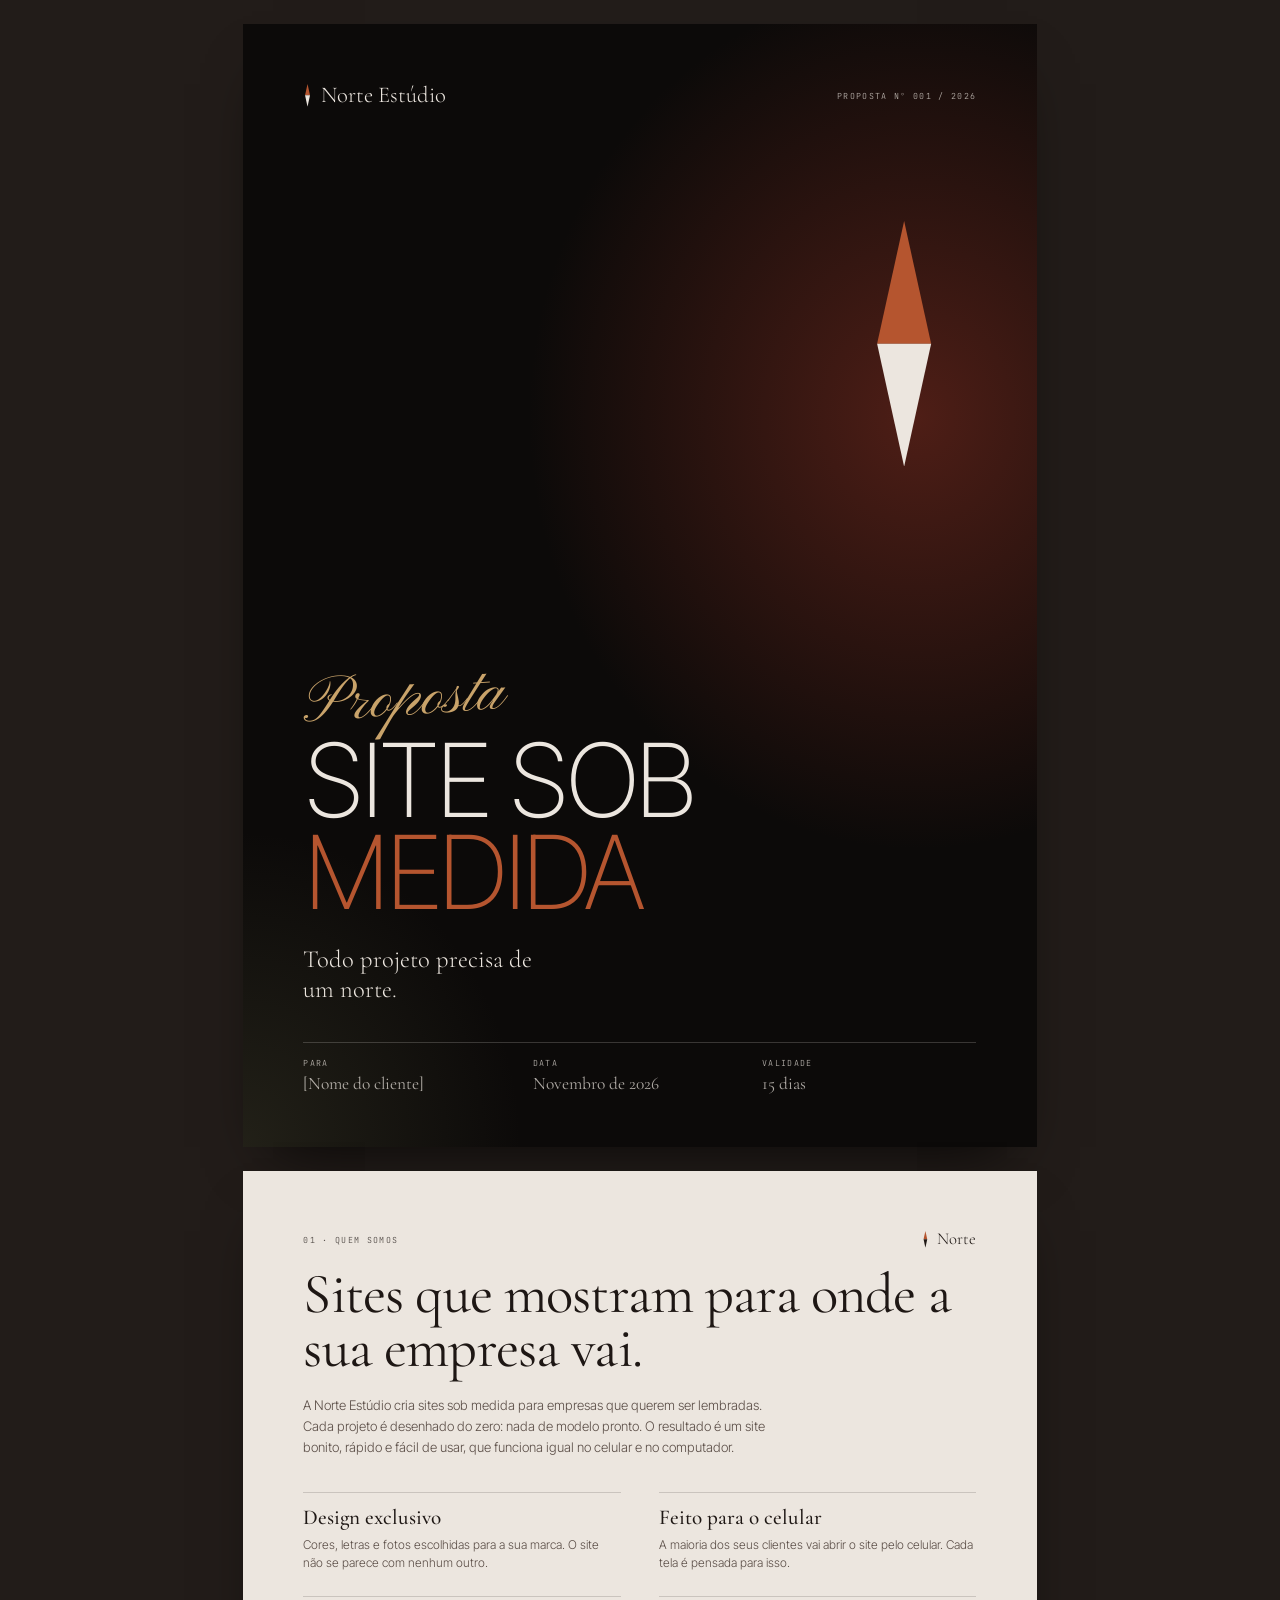
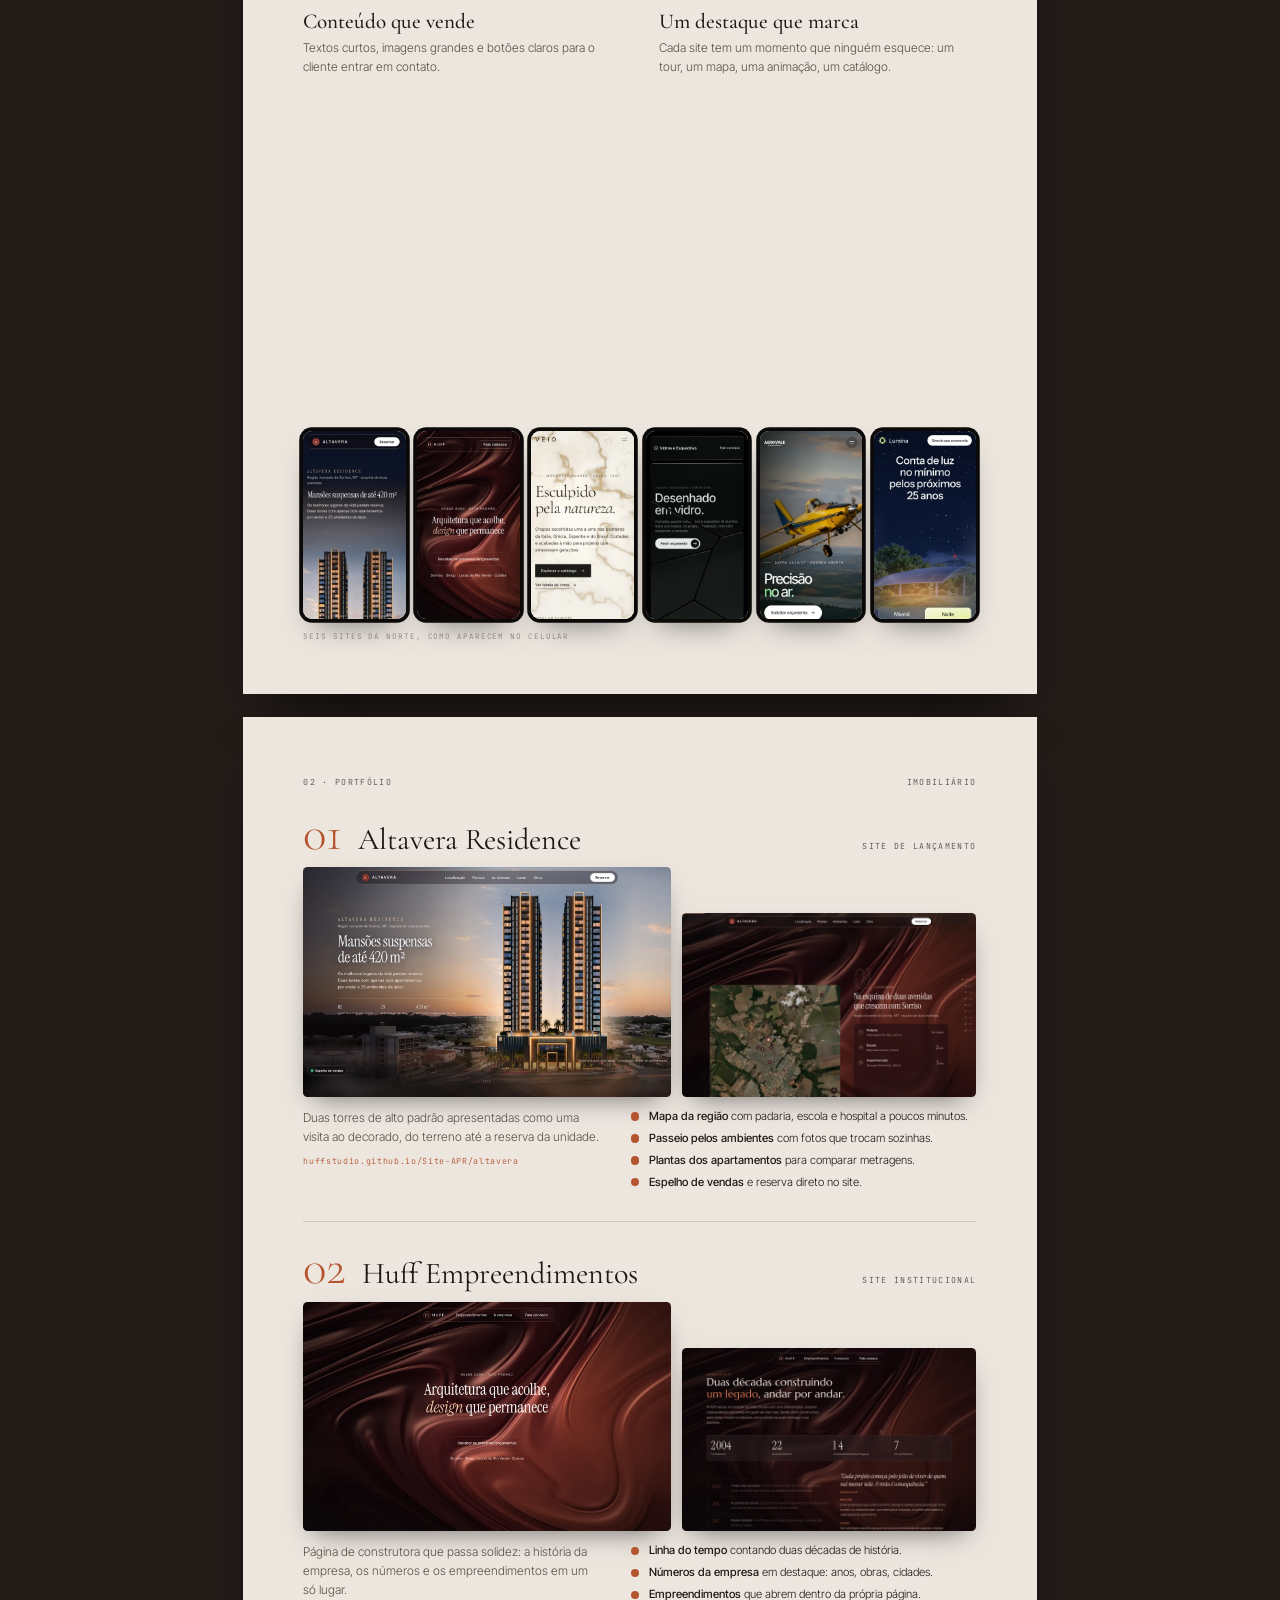
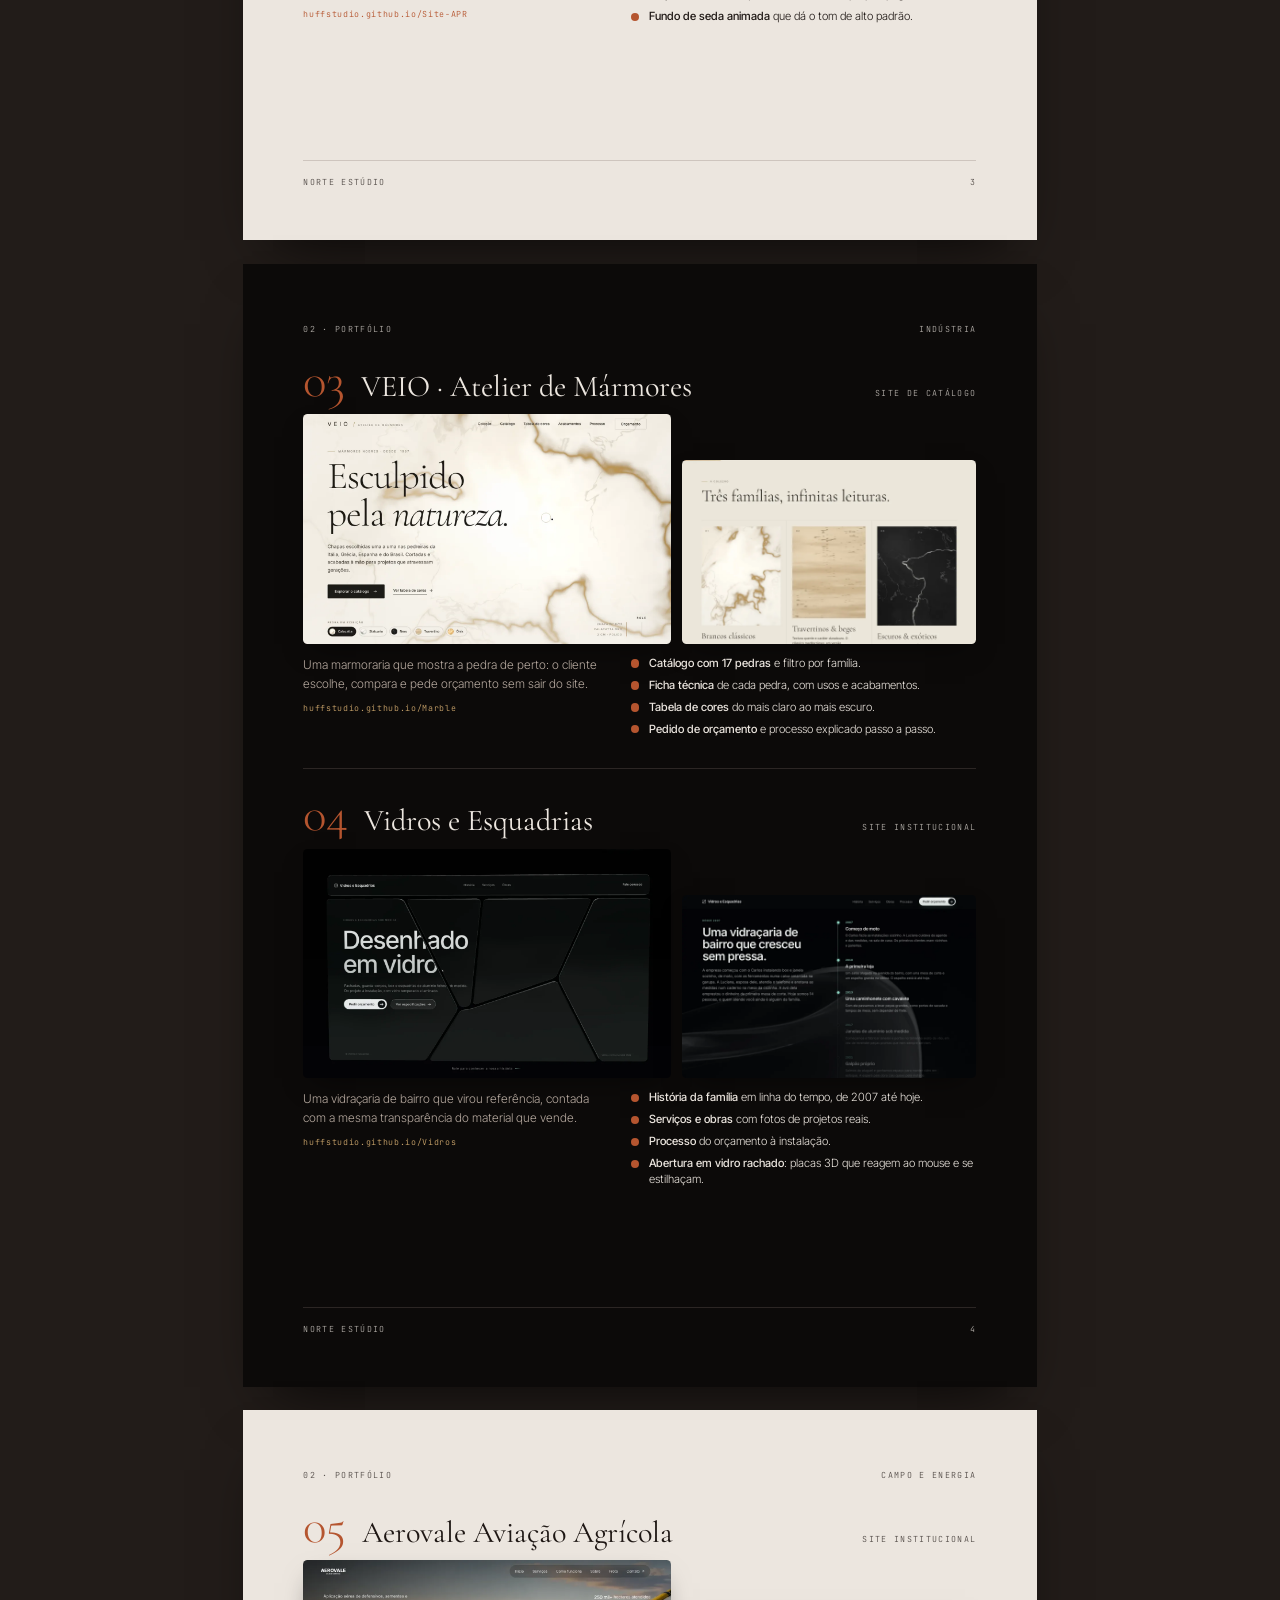
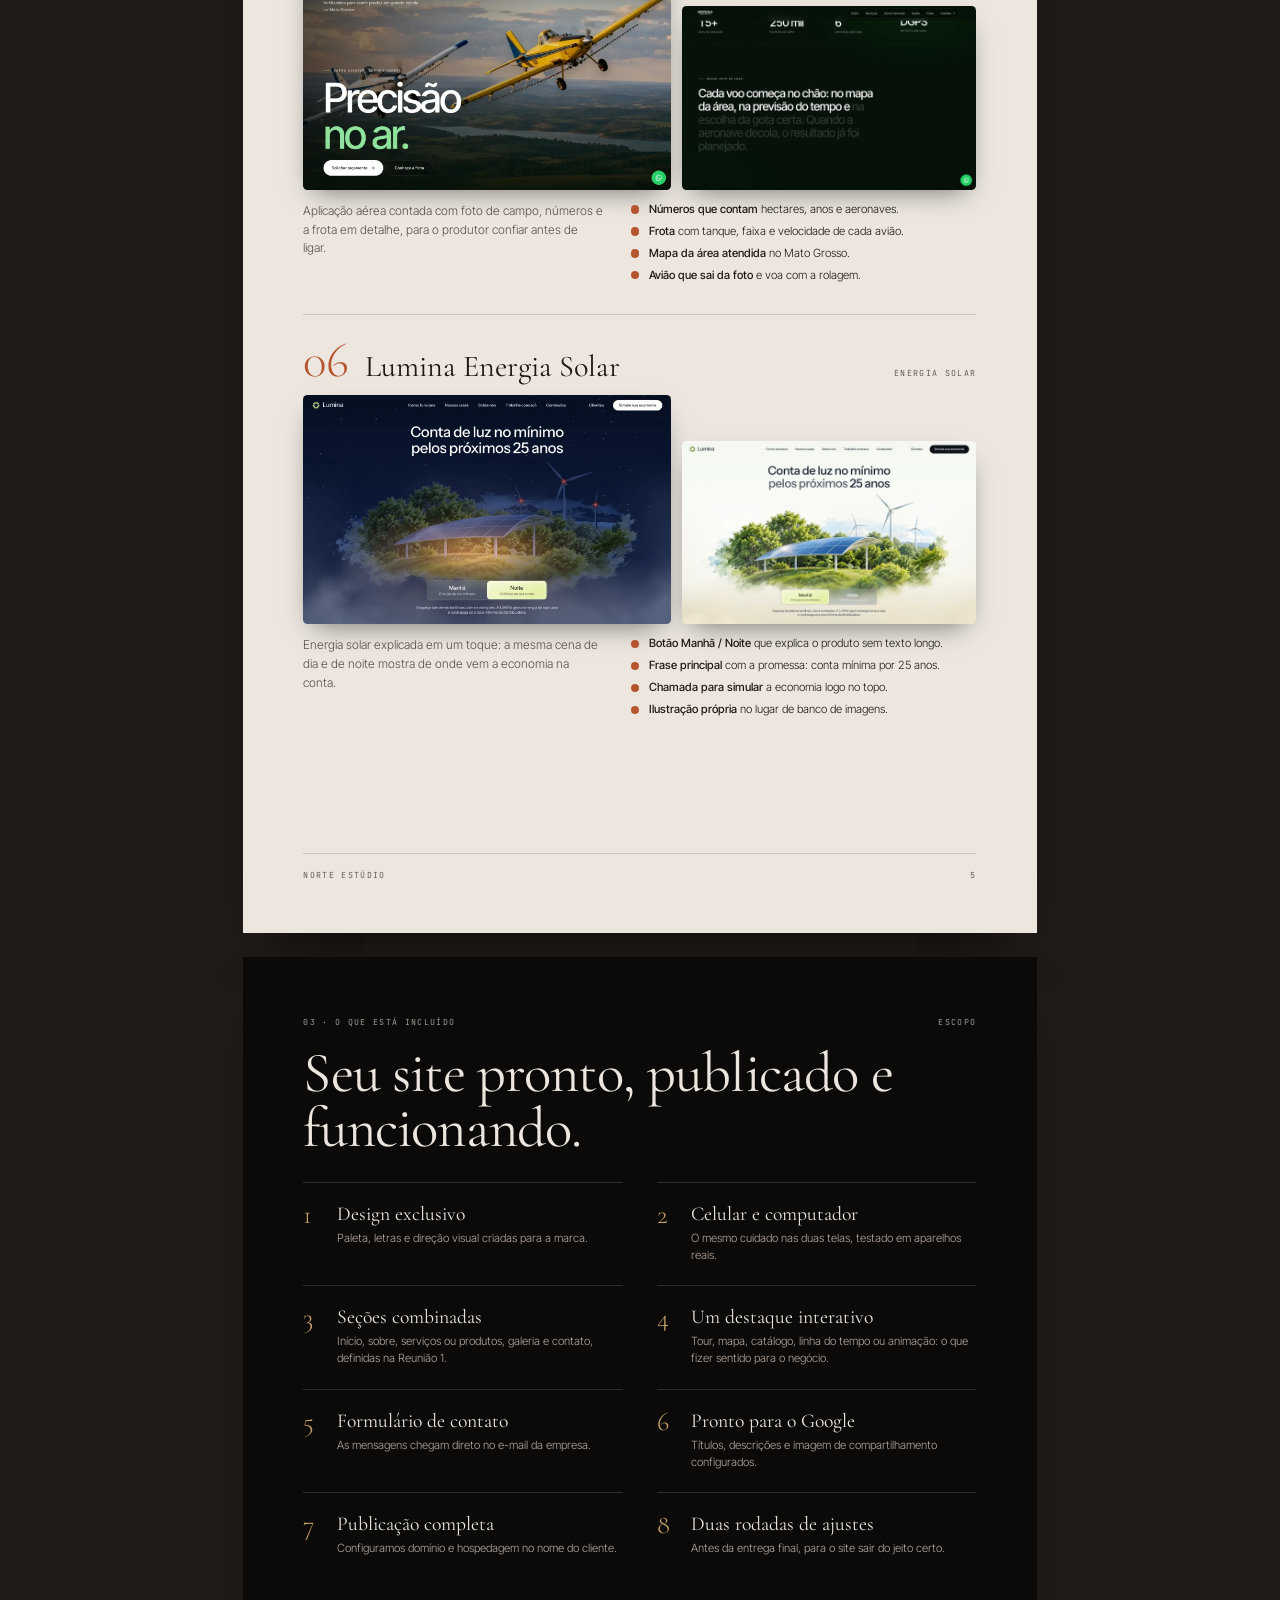
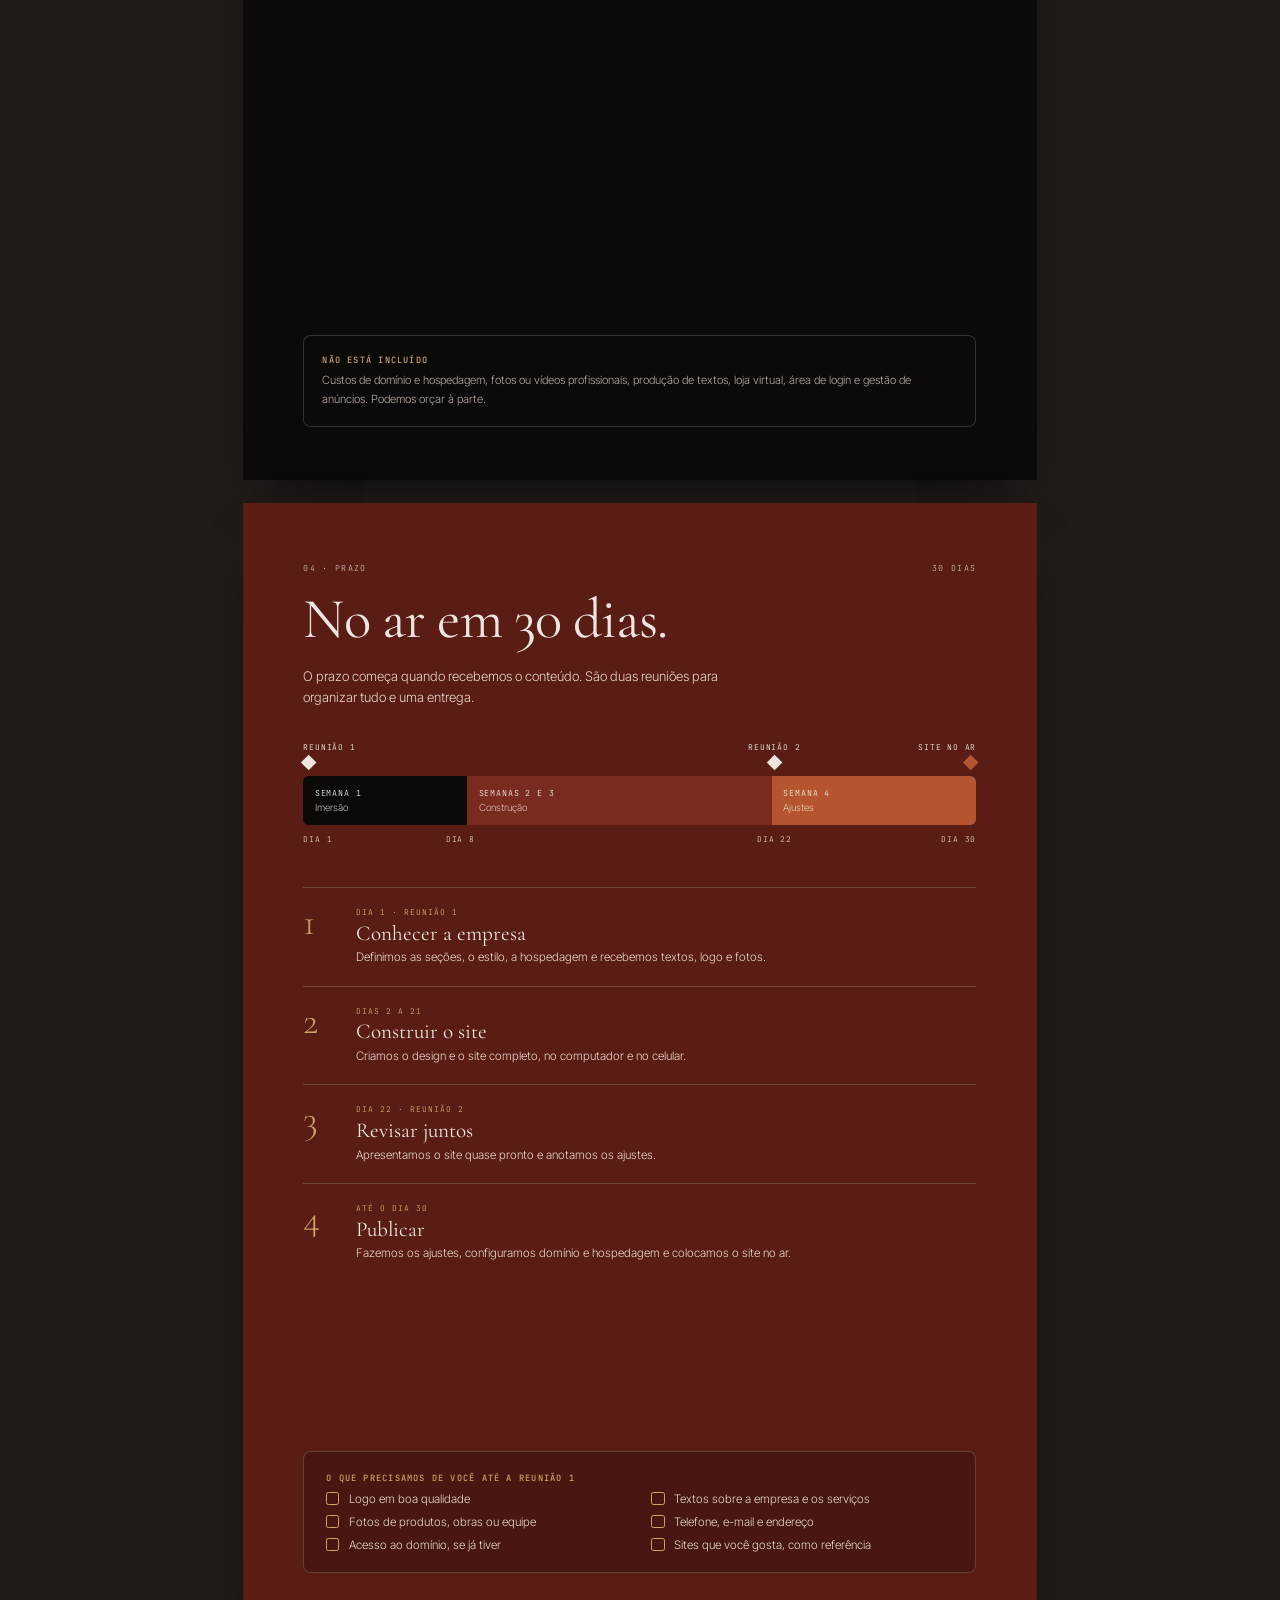
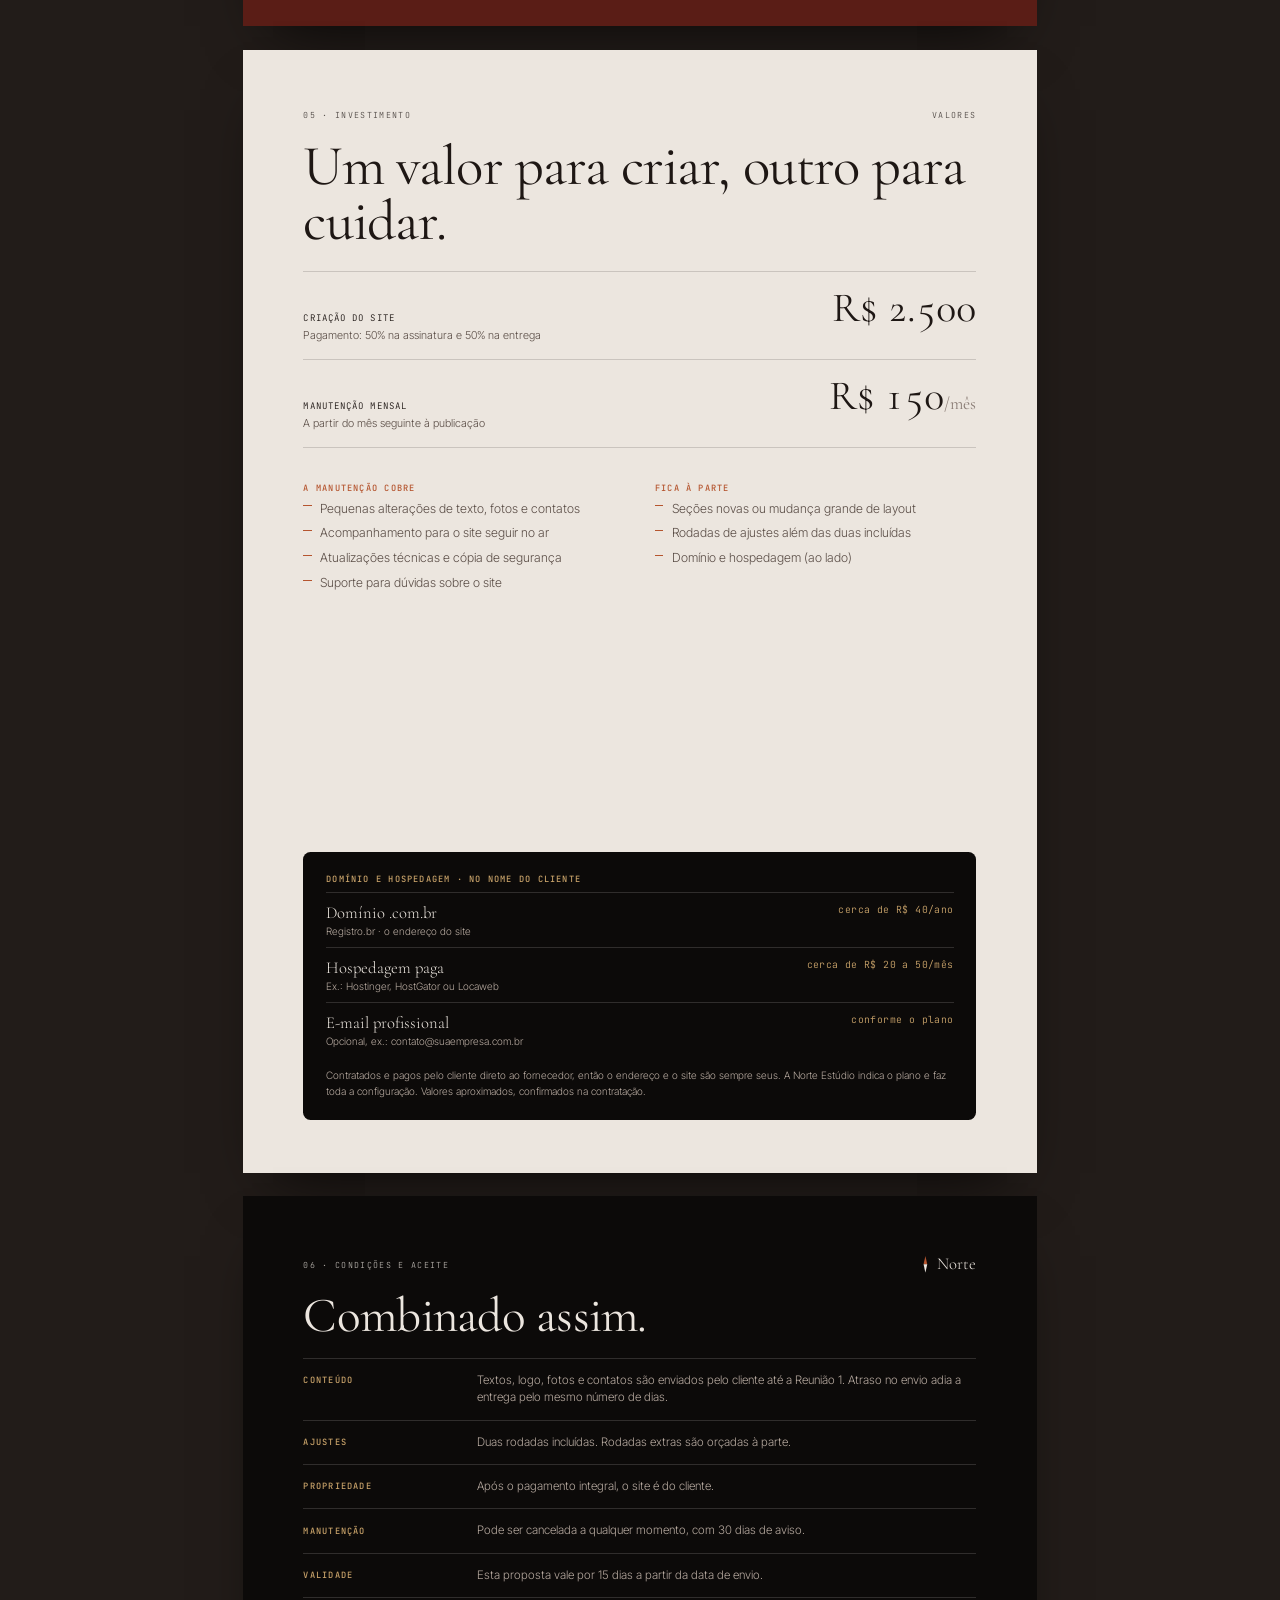
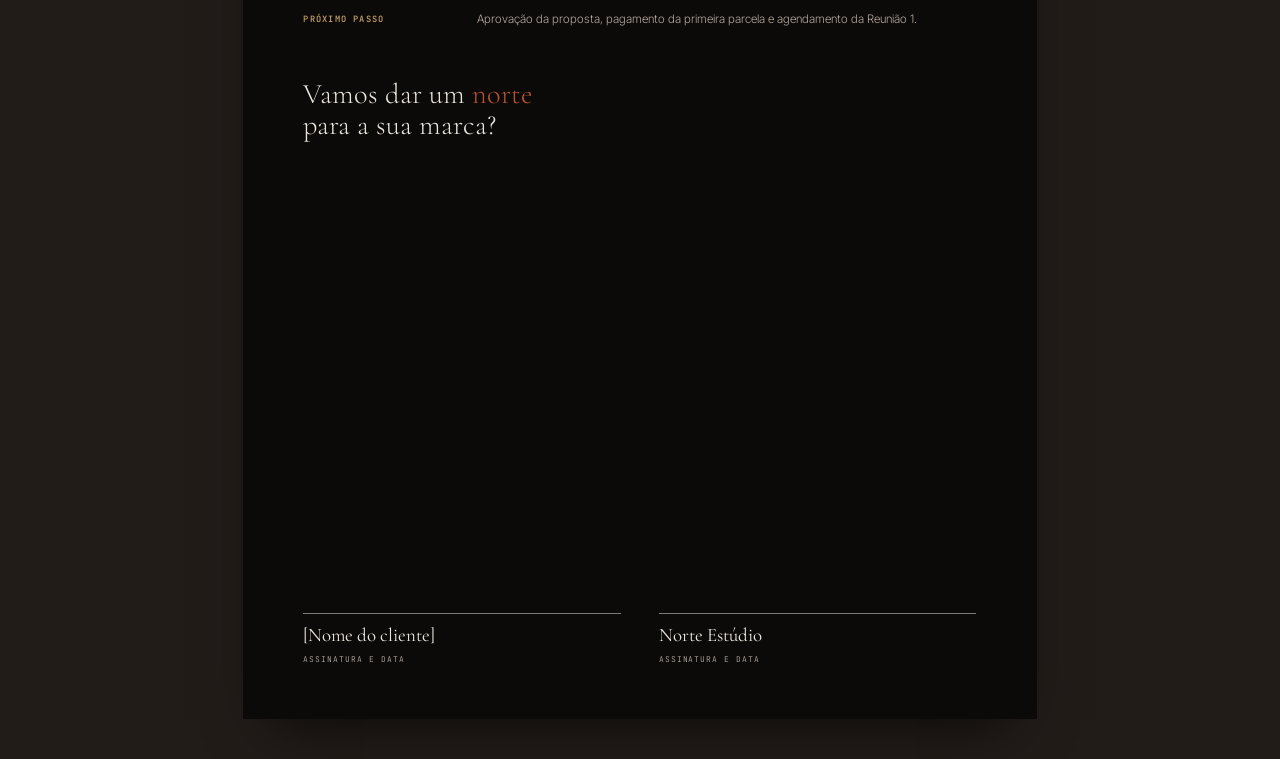
==== commit b361cf2e: "Proposta: nomes fictícios para o site de aviação agrícola e o de energia solar, logos trocados nas i" ====
--- a/proposta/index.html
+++ b/proposta/index.html
@@ -208,9 +208,9 @@
       <img src="../assets/img/altavera-m.webp" alt="Altavera no celular">
       <img src="../assets/img/huff-m.webp" alt="Huff Empreendimentos no celular">
       <img src="../assets/img/marble-m.webp" alt="VEIO no celular">
-      <img src="../assets/img/vidros-m.webp" alt="Vidros e Esquadrias no celular">
-      <img src="../assets/img/sorriso-m.webp" alt="Sorriso Aviação Agrícola no celular">
-      <img src="../assets/img/soltury-m.webp" alt="Soltury no celular">
+      <img src="img/vidros-m.webp" alt="Vidros e Esquadrias no celular">
+      <img src="img/campo-m.webp" alt="Aerovale Aviação Agrícola no celular">
+      <img src="img/solar-m.webp" alt="Lumina Energia Solar no celular">
     </div>
     <p class="phones-cap">Seis sites da Norte, como aparecem no celular</p>
   </div>
@@ -269,14 +269,14 @@
     </article>
     <article class="proj">
       <div class="ph"><span class="n">04</span><h4>Vidros e Esquadrias</h4><p class="lbl">Site institucional</p></div>
-      <div class="shots"><img src="../assets/img/vidros.webp" alt="Tela inicial de Vidros e Esquadrias"><img src="../assets/img/vidros-2.webp" alt="História da vidraçaria"></div>
+      <div class="shots"><img src="img/vidros.webp" alt="Abertura em vidro rachado de Vidros e Esquadrias"><img src="../assets/img/vidros-2.webp" alt="História da vidraçaria"></div>
       <div class="pt">
         <div><p class="txt">Uma vidraçaria de bairro que virou referência, contada com a mesma transparência do material que vende.</p><p class="link">huffstudio.github.io/Vidros</p></div>
         <ul class="best">
           <li><span><b>História da família</b> em linha do tempo, de 2007 até hoje.</span></li>
           <li><span><b>Serviços e obras</b> com fotos de projetos reais.</span></li>
           <li><span><b>Processo</b> do orçamento à instalação.</span></li>
-          <li><span><b>Abertura em vidro</b> que reage ao mouse.</span></li>
+          <li><span><b>Abertura em vidro rachado</b>: placas 3D que reagem ao mouse e se estilhaçam.</span></li>
         </ul>
       </div>
     </article>
@@ -289,10 +289,10 @@
   <div class="pi">
     <div class="top"><p class="lbl">02 · Portfólio</p><p class="lbl">Campo e energia</p></div>
     <article class="proj" style="margin-top:calc(7*var(--m))">
-      <div class="ph"><span class="n">05</span><h4>Sorriso Aviação Agrícola</h4><p class="lbl">Site institucional</p></div>
-      <div class="shots"><img src="../assets/img/sorriso.webp" alt="Tela inicial da Sorriso Aviação"><img src="../assets/img/sorriso-2.webp" alt="Números da Sorriso Aviação"></div>
-      <div class="pt">
-        <div><p class="txt">Aplicação aérea contada com foto de campo, números e a frota em detalhe, para o produtor confiar antes de ligar.</p><p class="link">huffstudio.github.io/Sorriso-avia-o-agr-cola</p></div>
+      <div class="ph"><span class="n">05</span><h4>Aerovale Aviação Agrícola</h4><p class="lbl">Site institucional</p></div>
+      <div class="shots"><img src="img/campo.webp" alt="Tela inicial da Aerovale"><img src="img/campo-2.webp" alt="Números da Aerovale"></div>
+      <div class="pt">
+        <div><p class="txt">Aplicação aérea contada com foto de campo, números e a frota em detalhe, para o produtor confiar antes de ligar.</p></div>
         <ul class="best">
           <li><span><b>Números que contam</b> hectares, anos e aeronaves.</span></li>
           <li><span><b>Frota</b> com tanque, faixa e velocidade de cada avião.</span></li>
@@ -302,8 +302,8 @@
       </div>
     </article>
     <article class="proj">
-      <div class="ph"><span class="n">06</span><h4>Soltury</h4><p class="lbl">Energia solar</p></div>
-      <div class="shots"><img src="../assets/img/soltury.webp" alt="Soltury à noite"><img src="../assets/img/soltury-2.webp" alt="Soltury de manhã"></div>
+      <div class="ph"><span class="n">06</span><h4>Lumina Energia Solar</h4><p class="lbl">Energia solar</p></div>
+      <div class="shots"><img src="img/solar.webp" alt="Lumina à noite"><img src="img/solar-2.webp" alt="Lumina de manhã"></div>
       <div class="pt">
         <div><p class="txt">Energia solar explicada em um toque: a mesma cena de dia e de noite mostra de onde vem a economia na conta.</p></div>
         <ul class="best">
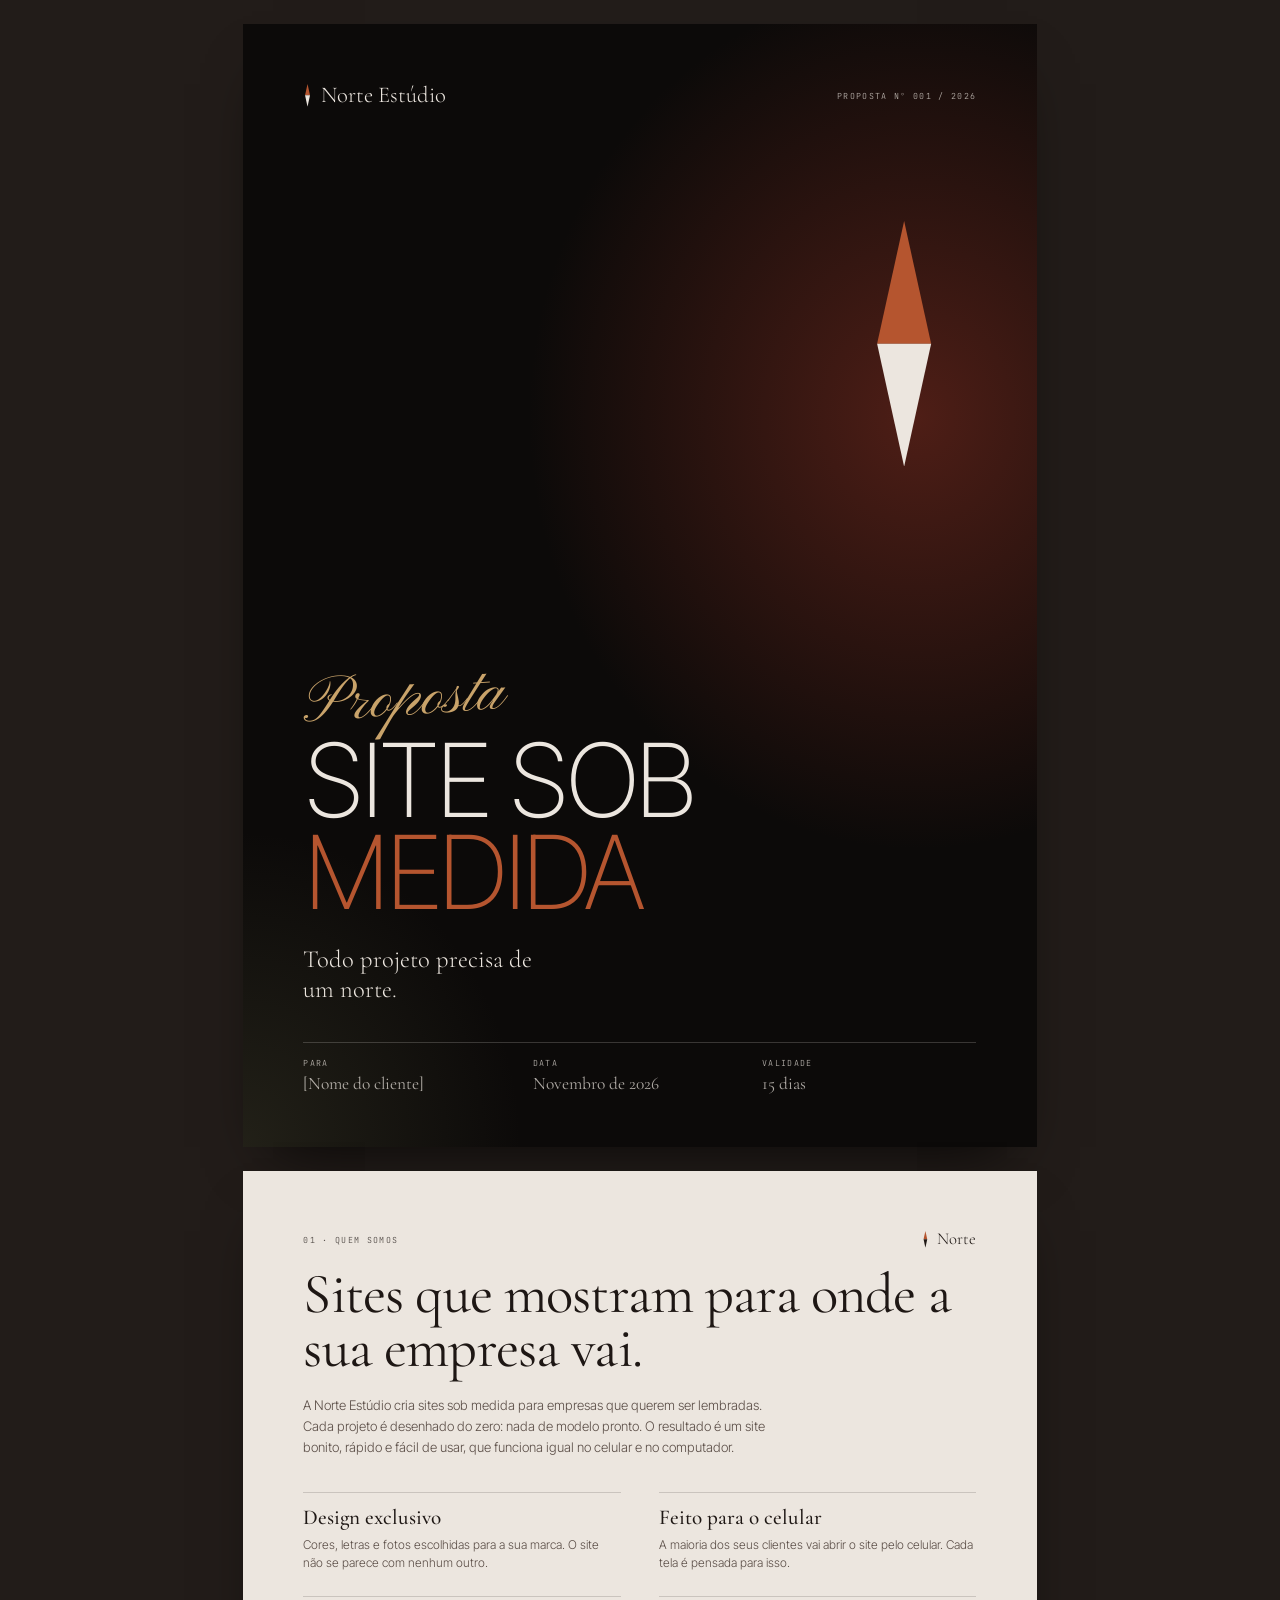
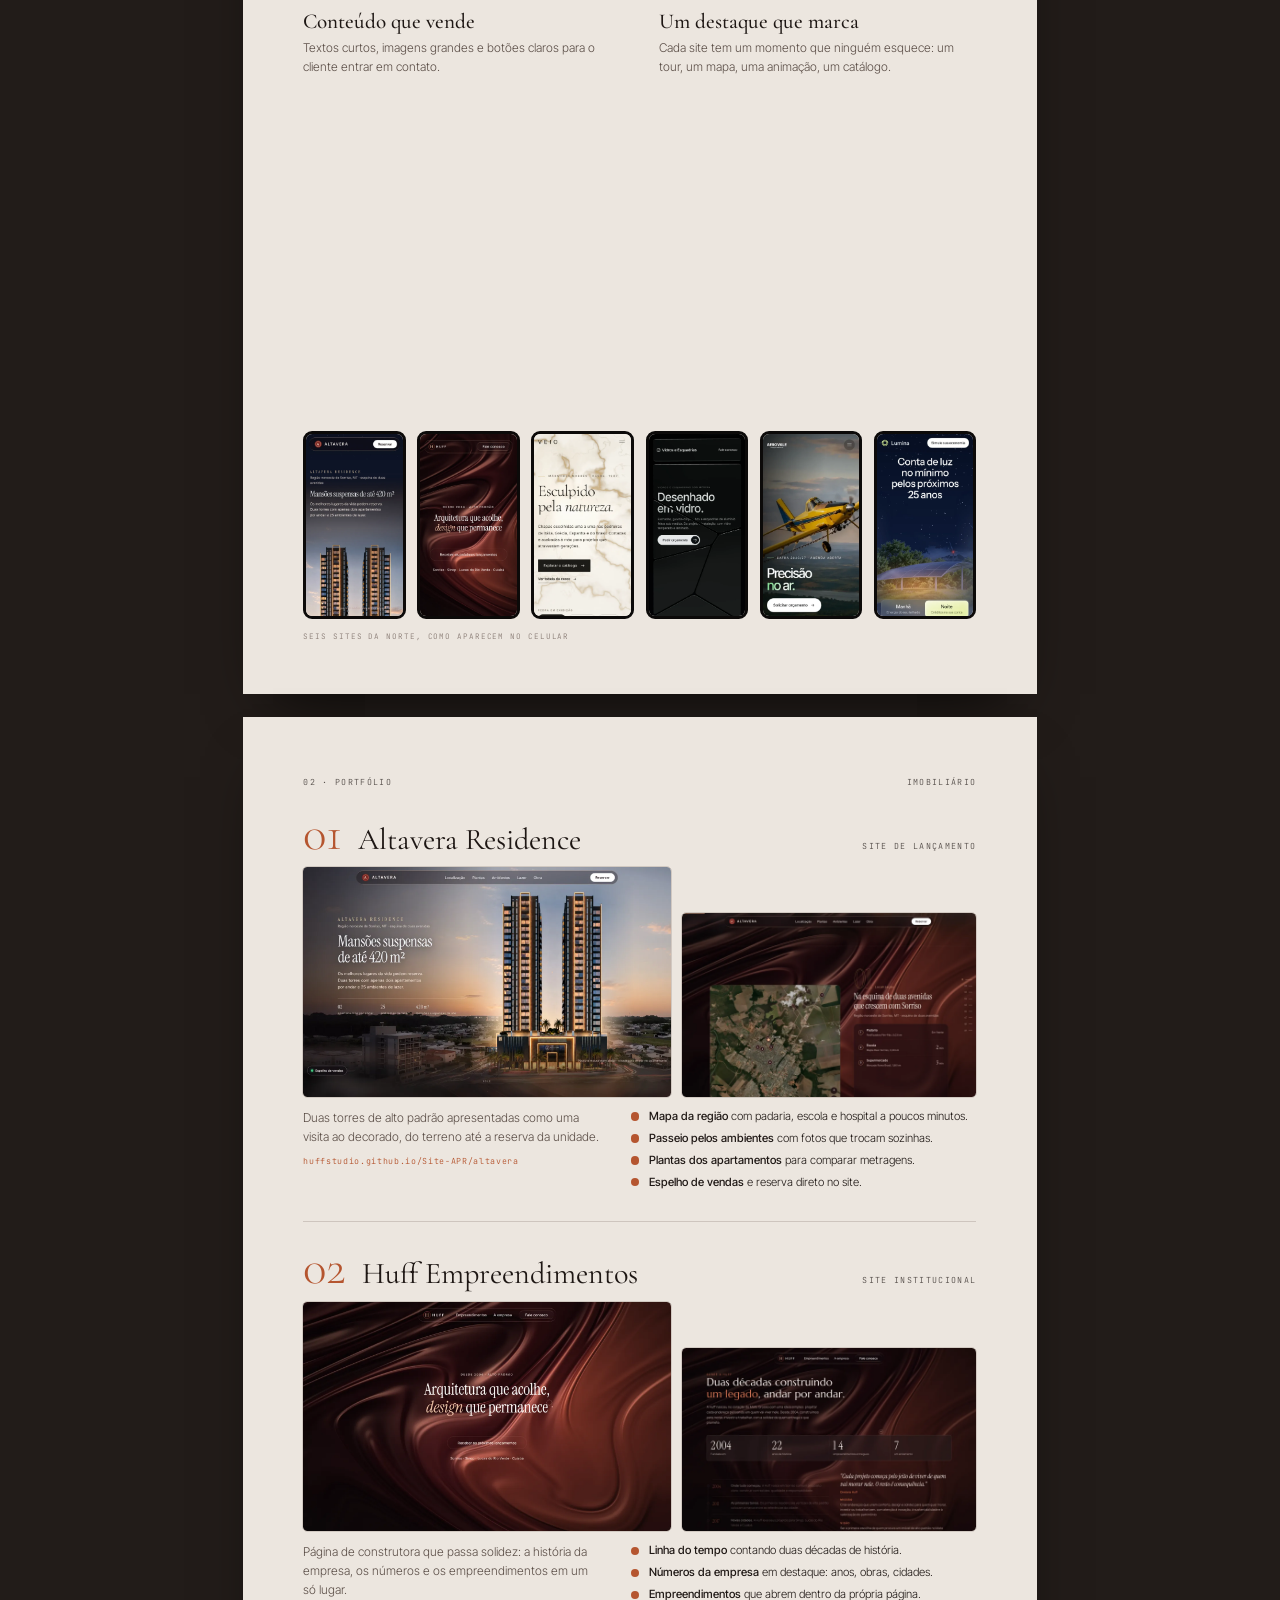
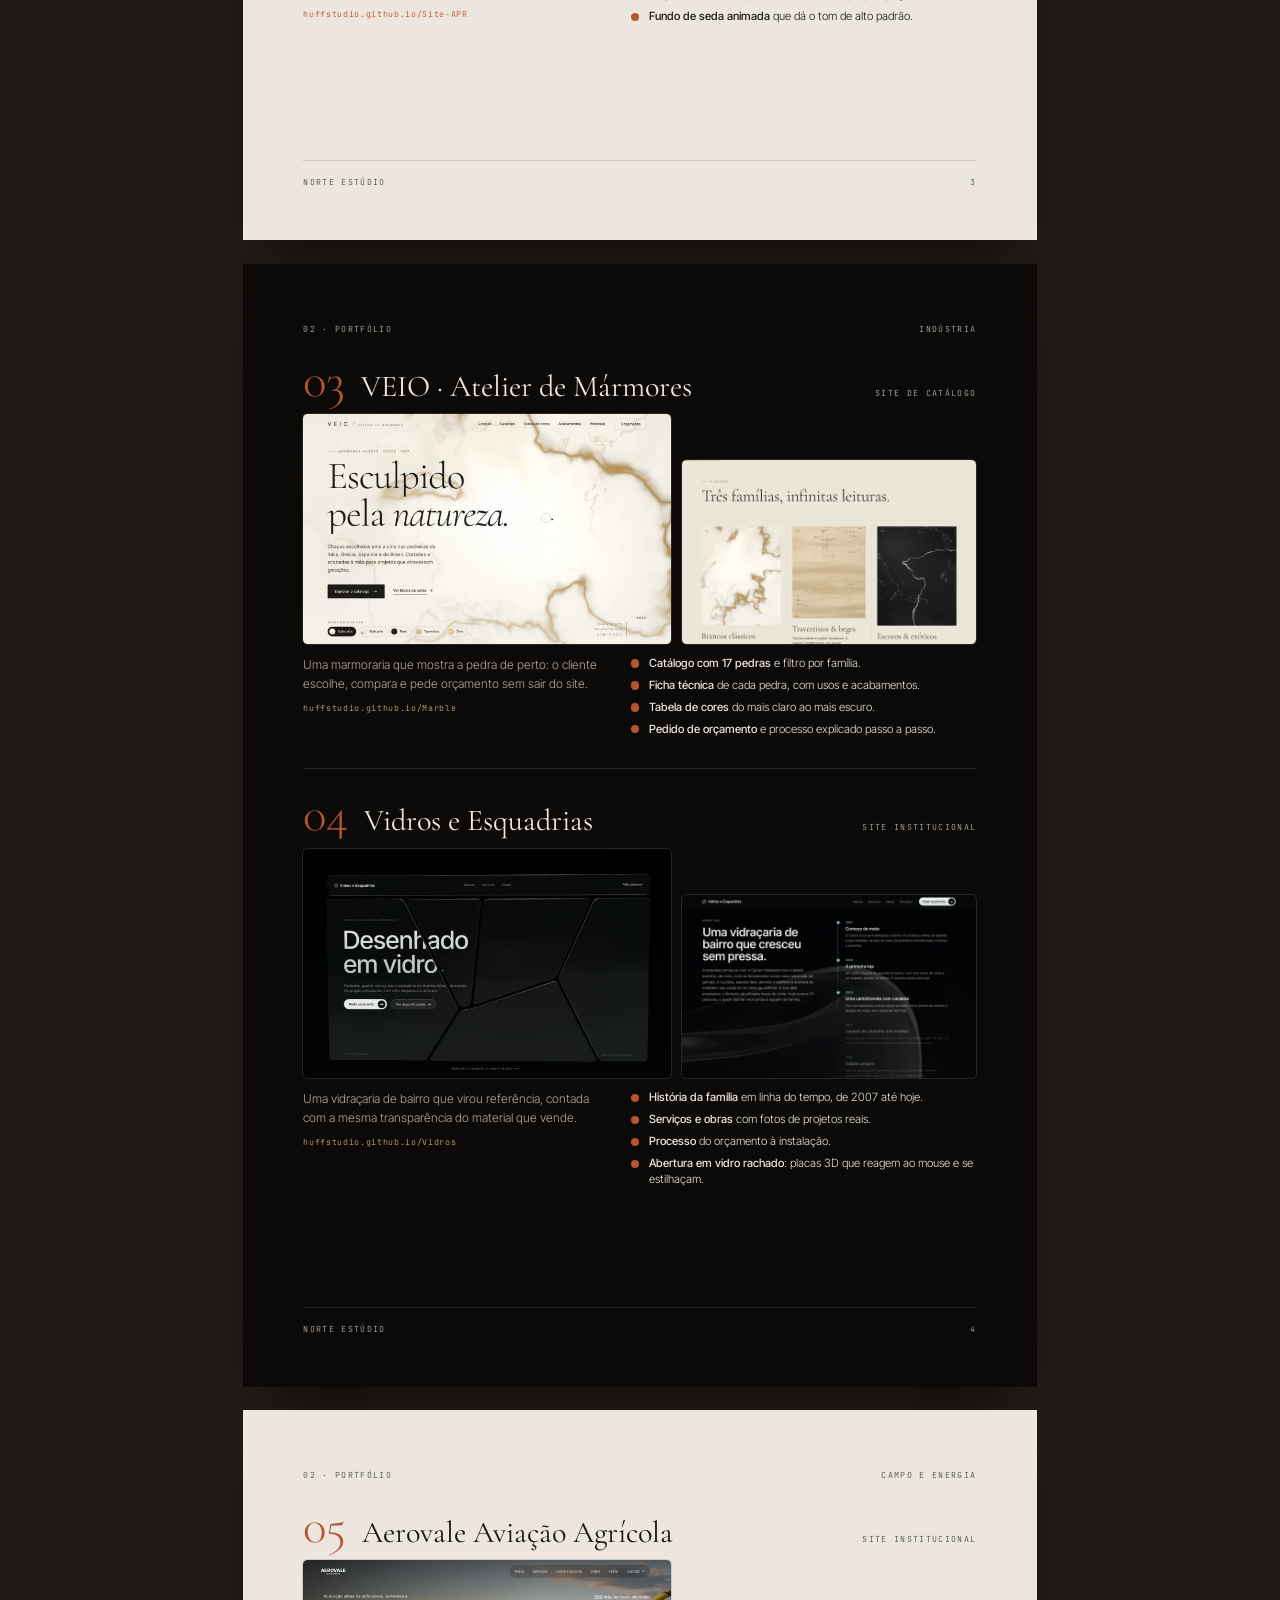
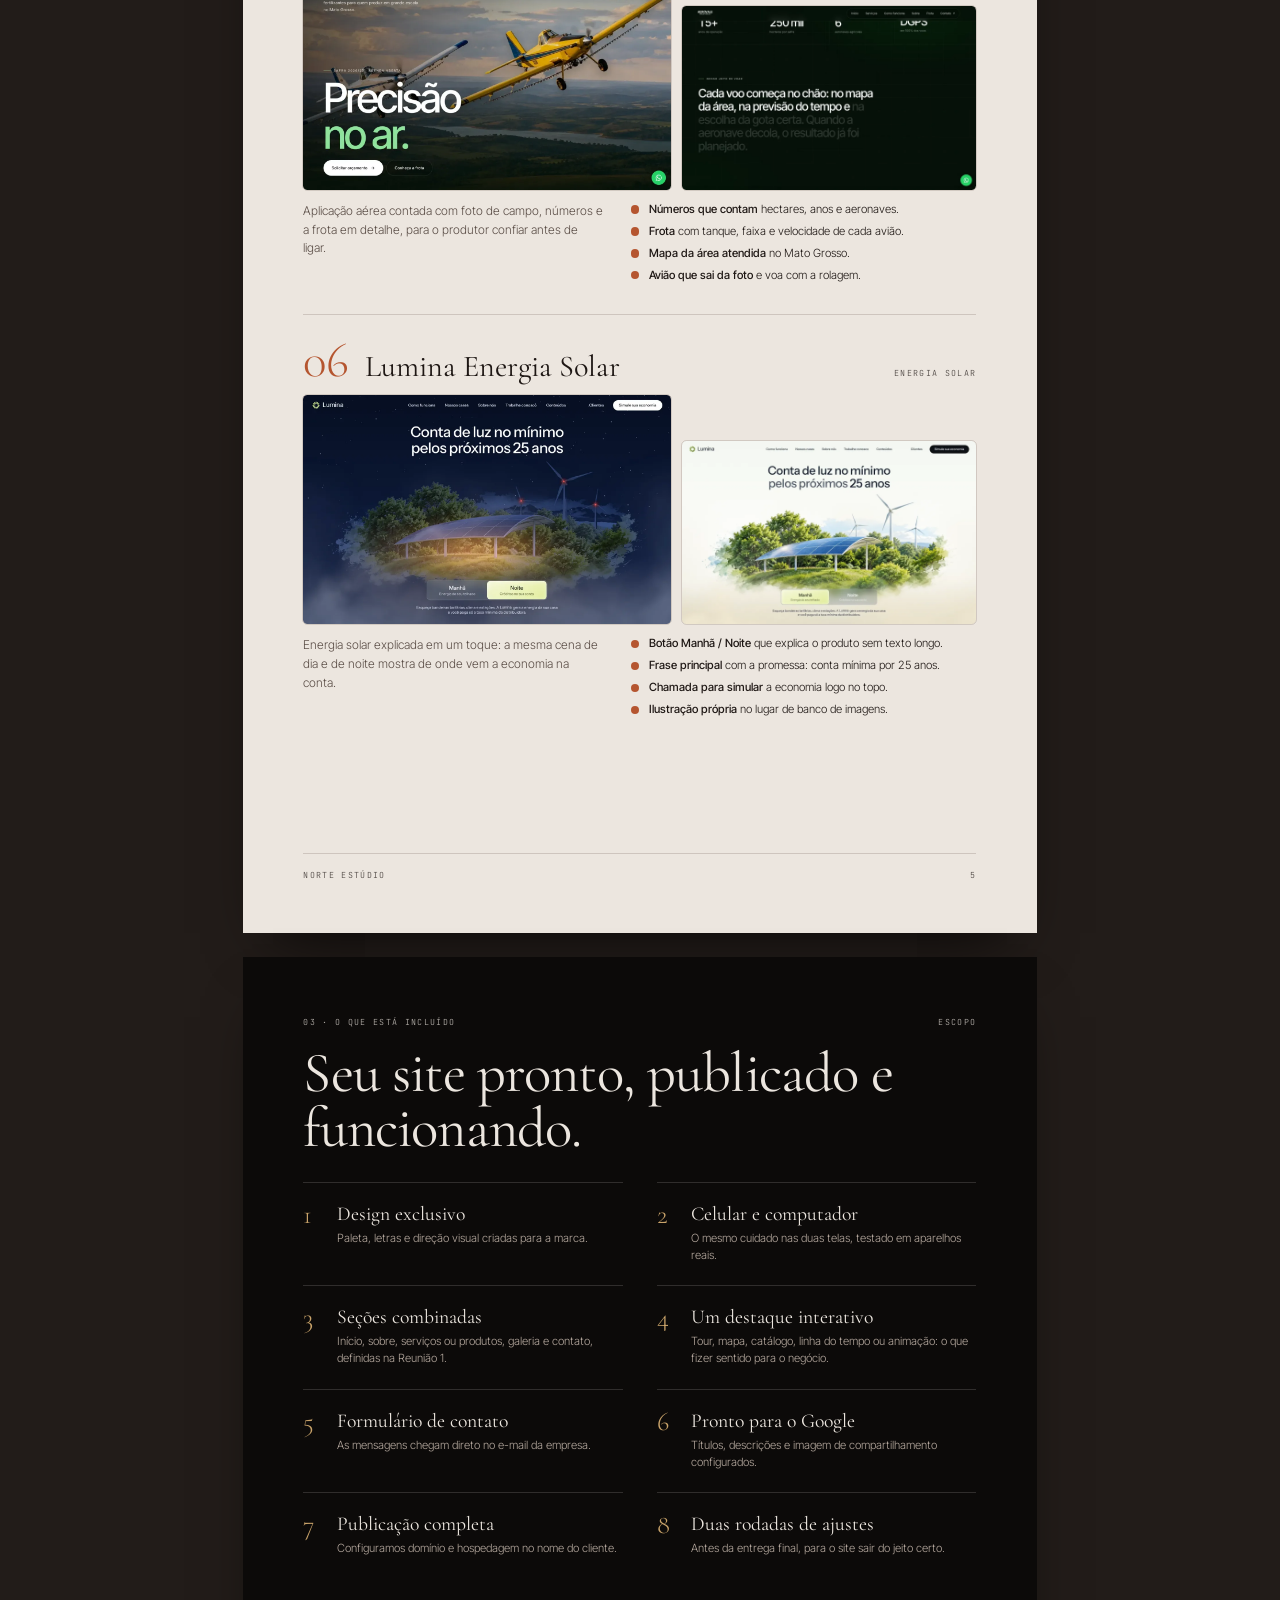
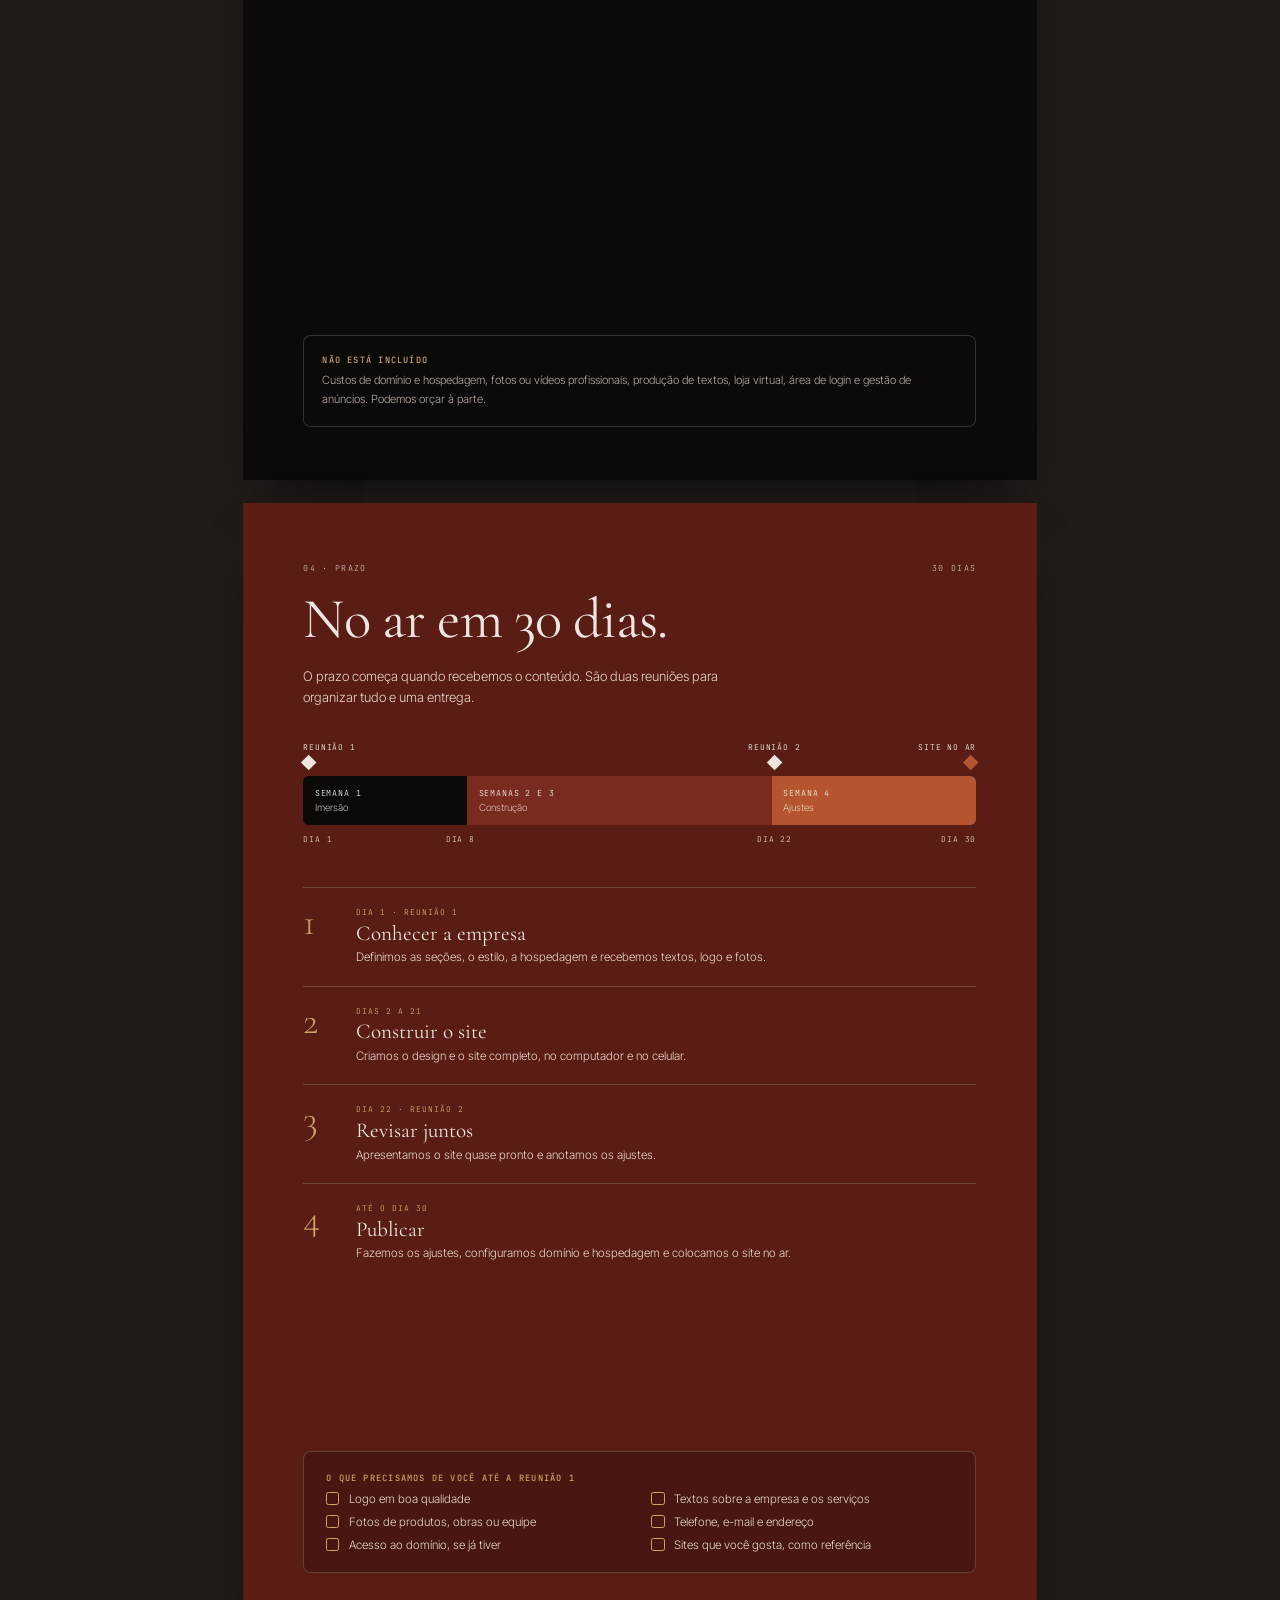
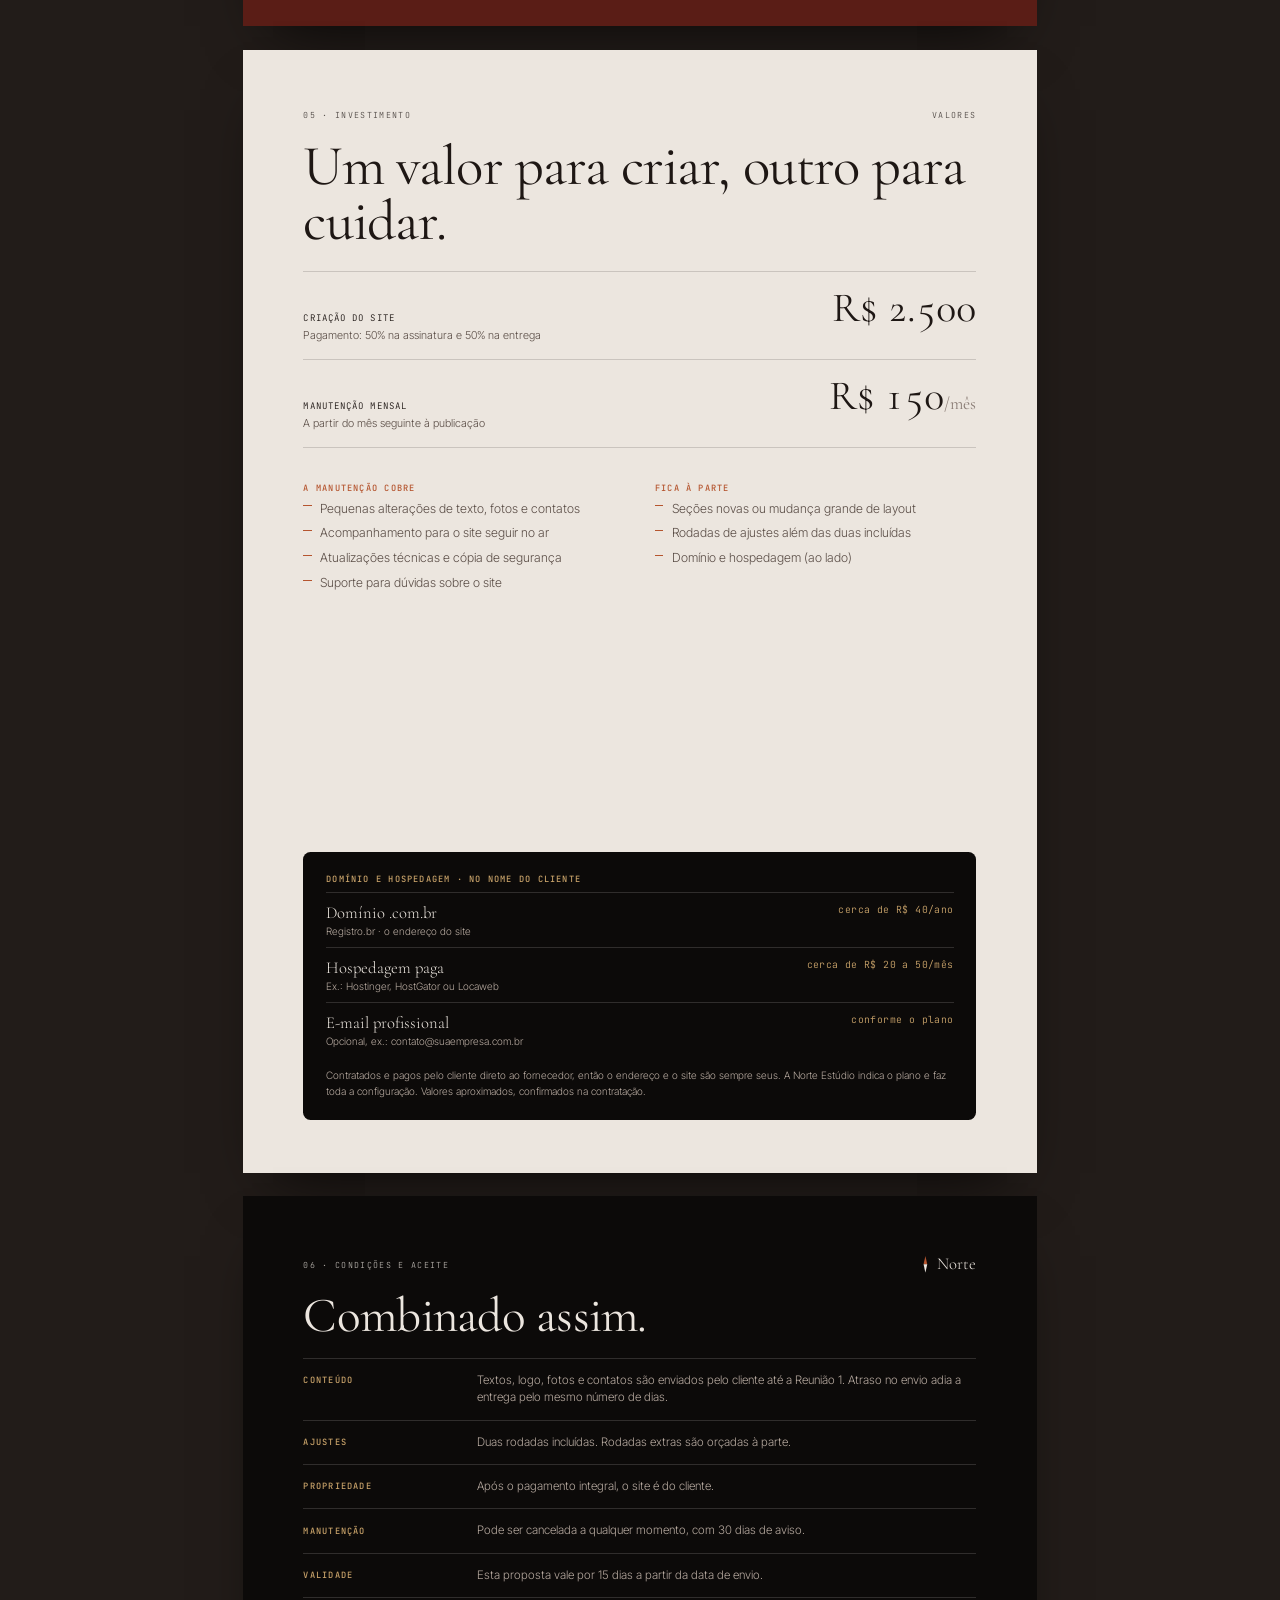
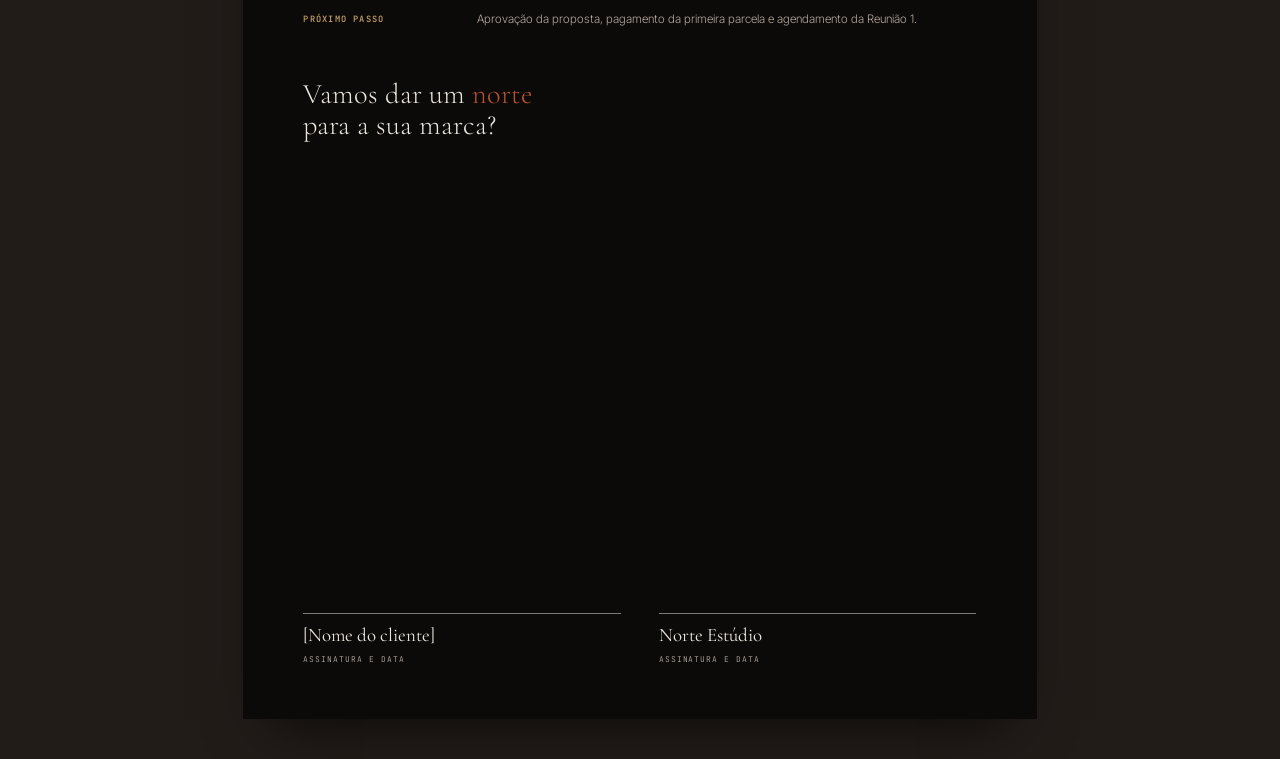
==== commit 8b1c555b: "Proposta: tira a sombra das imagens, que virava caixa cinza no leitor de PDF do iPhone Co-Authored-B" ====
--- a/proposta/index.html
+++ b/proposta/index.html
@@ -63,7 +63,7 @@
 .intro-grid b{font-family:var(--serif);font-weight:500;font-size:calc(5.6*var(--m));display:block;line-height:1.1;margin-bottom:calc(1.6*var(--m))}
 .intro-grid p{font-size:calc(3.2*var(--m));line-height:1.55;color:var(--tinta-2)}
 .phones{display:grid;grid-template-columns:repeat(6,1fr);gap:calc(3*var(--m));margin-top:auto;padding-top:calc(8*var(--m))}
-.phones img{width:100%;aspect-ratio:600/1100;object-fit:cover;object-position:top;border-radius:calc(2.4*var(--m));box-shadow:0 0 0 calc(1*var(--m)) var(--carvao),0 calc(4*var(--m)) calc(8*var(--m)) calc(-3*var(--m)) rgba(0,0,0,.5);display:block}
+.phones img{width:100%;aspect-ratio:600/1100;object-fit:cover;object-position:top;border-radius:calc(2.4*var(--m));border:calc(1*var(--m)) solid var(--carvao);display:block}
 .phones-cap{font-family:var(--mono);font-size:calc(2*var(--m));letter-spacing:.12em;text-transform:uppercase;color:var(--mudo);margin-top:calc(3*var(--m))}
 
 /* 3-5 · portfólio */
@@ -74,7 +74,7 @@
 .ph h4{font-family:var(--serif);font-weight:400;font-size:calc(8*var(--m));line-height:1;margin:0;flex:1}
 .ph .lbl{text-align:right}
 .shots{display:grid;grid-template-columns:1.25fr 1fr;gap:calc(3*var(--m));align-items:end}
-.shots img{width:100%;display:block;border-radius:calc(1.2*var(--m));aspect-ratio:16/10;object-fit:cover;object-position:top;box-shadow:0 calc(3*var(--m)) calc(7*var(--m)) calc(-3*var(--m)) rgba(0,0,0,.55)}
+.shots img{width:100%;display:block;border-radius:calc(1.2*var(--m));aspect-ratio:16/10;object-fit:cover;object-position:top;outline:1px solid rgba(127,112,104,.25);outline-offset:0}
 .pt{display:grid;grid-template-columns:1fr 1.15fr;gap:calc(7*var(--m))}
 .pt .txt{font-size:calc(3.2*var(--m));line-height:1.55}
 .best{list-style:none;margin:0;padding:0;display:grid;gap:calc(1.6*var(--m))}
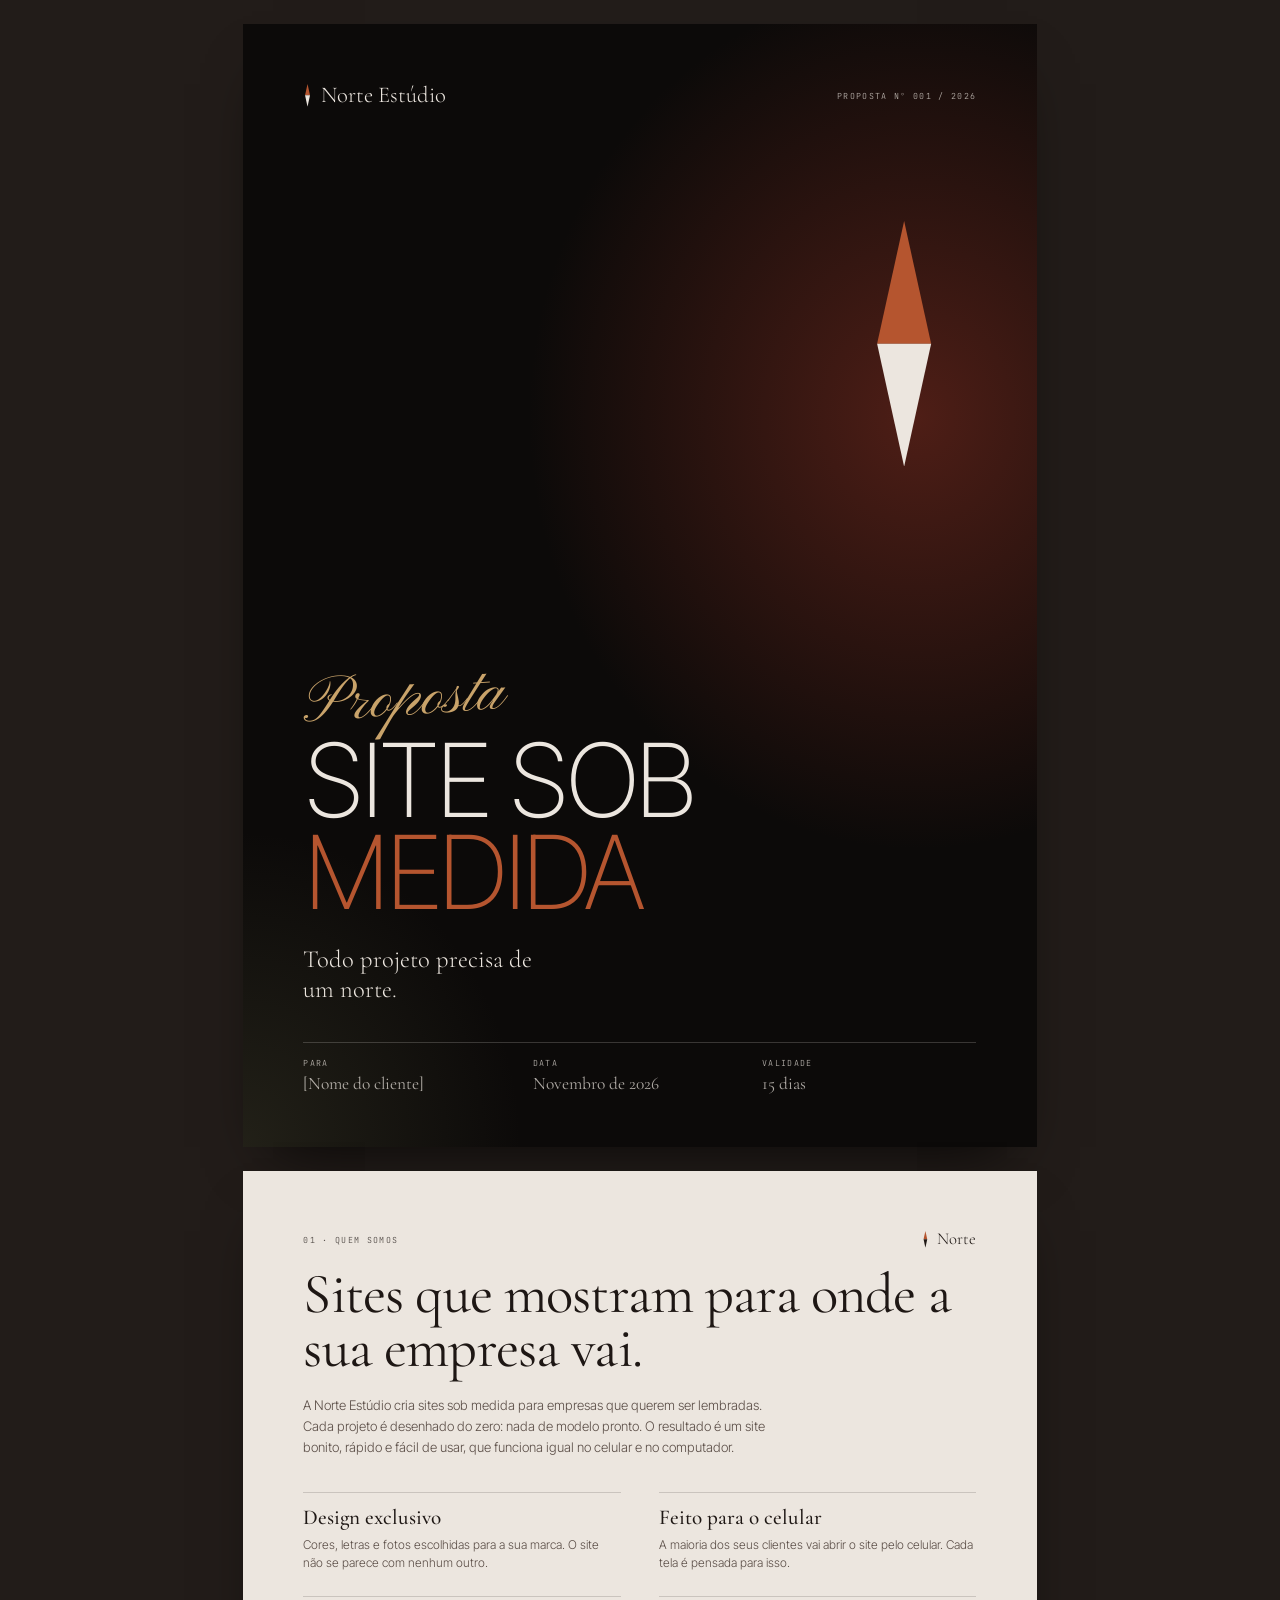
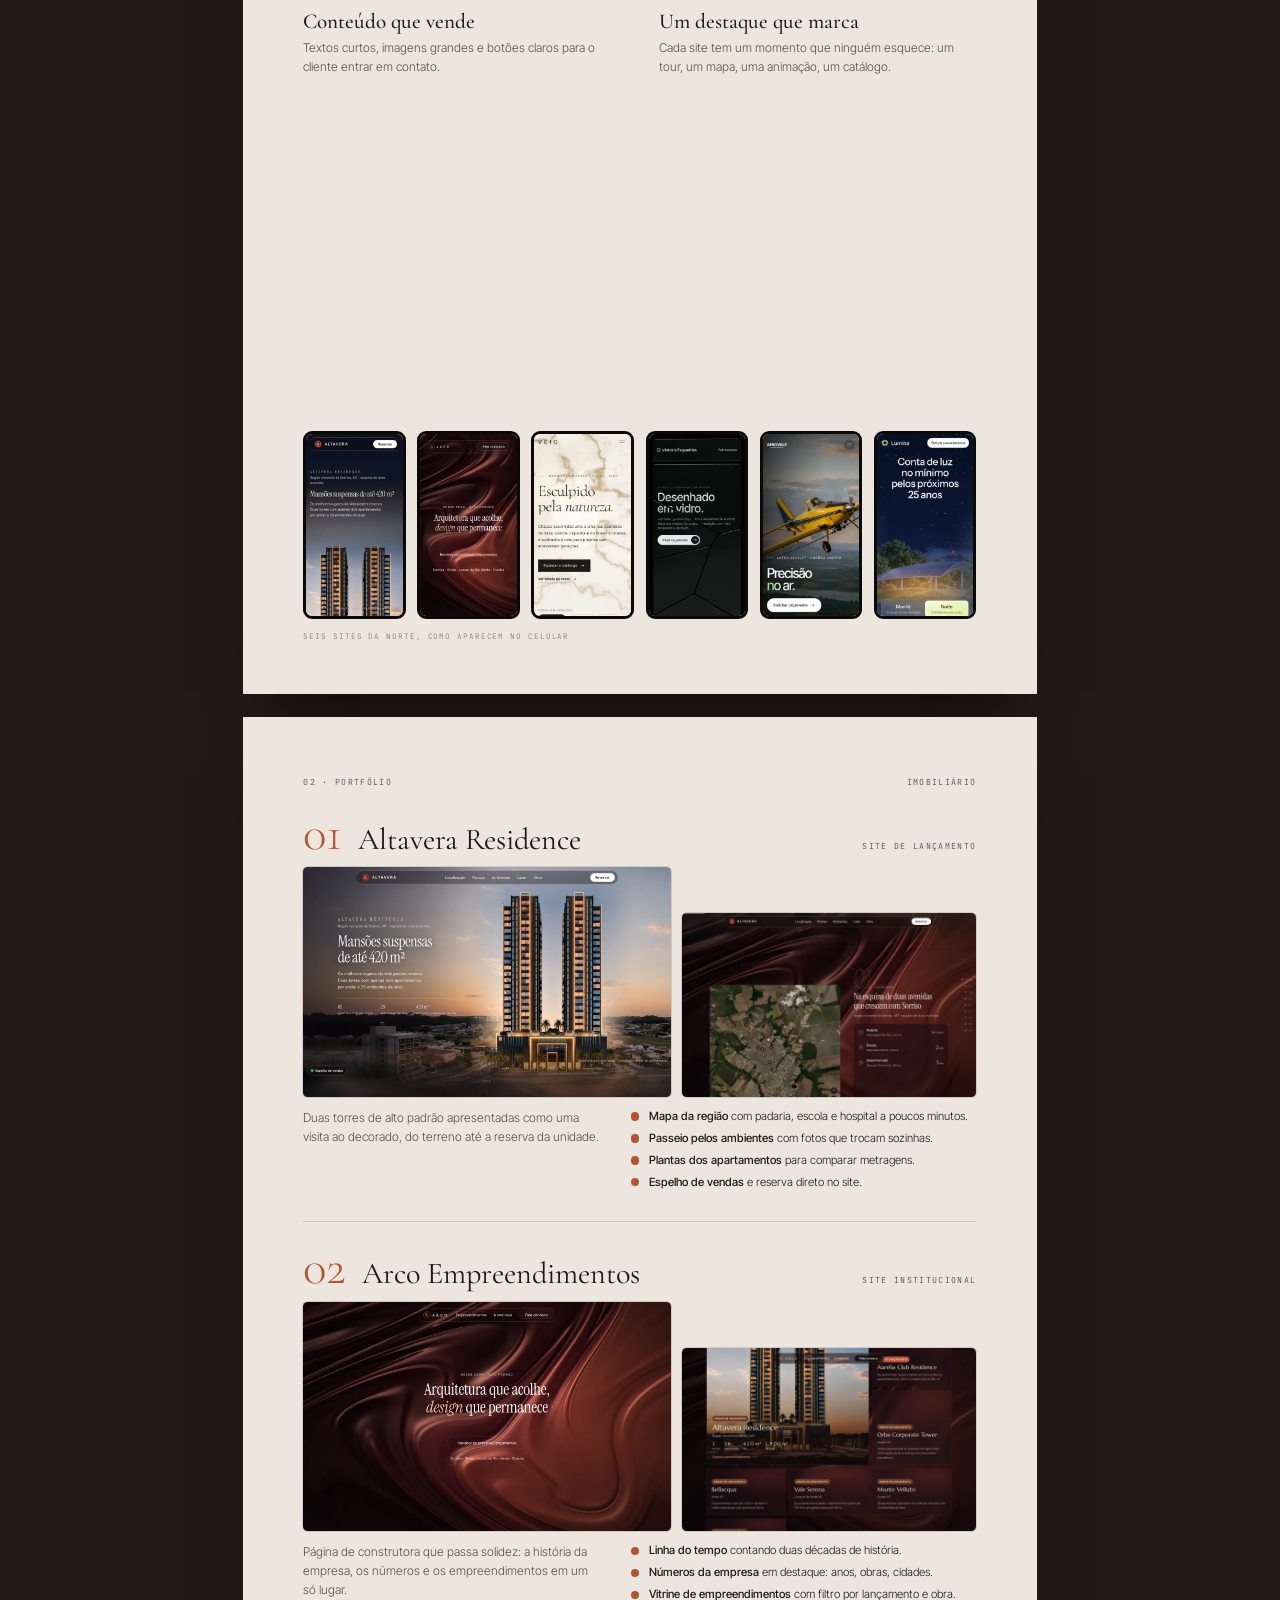
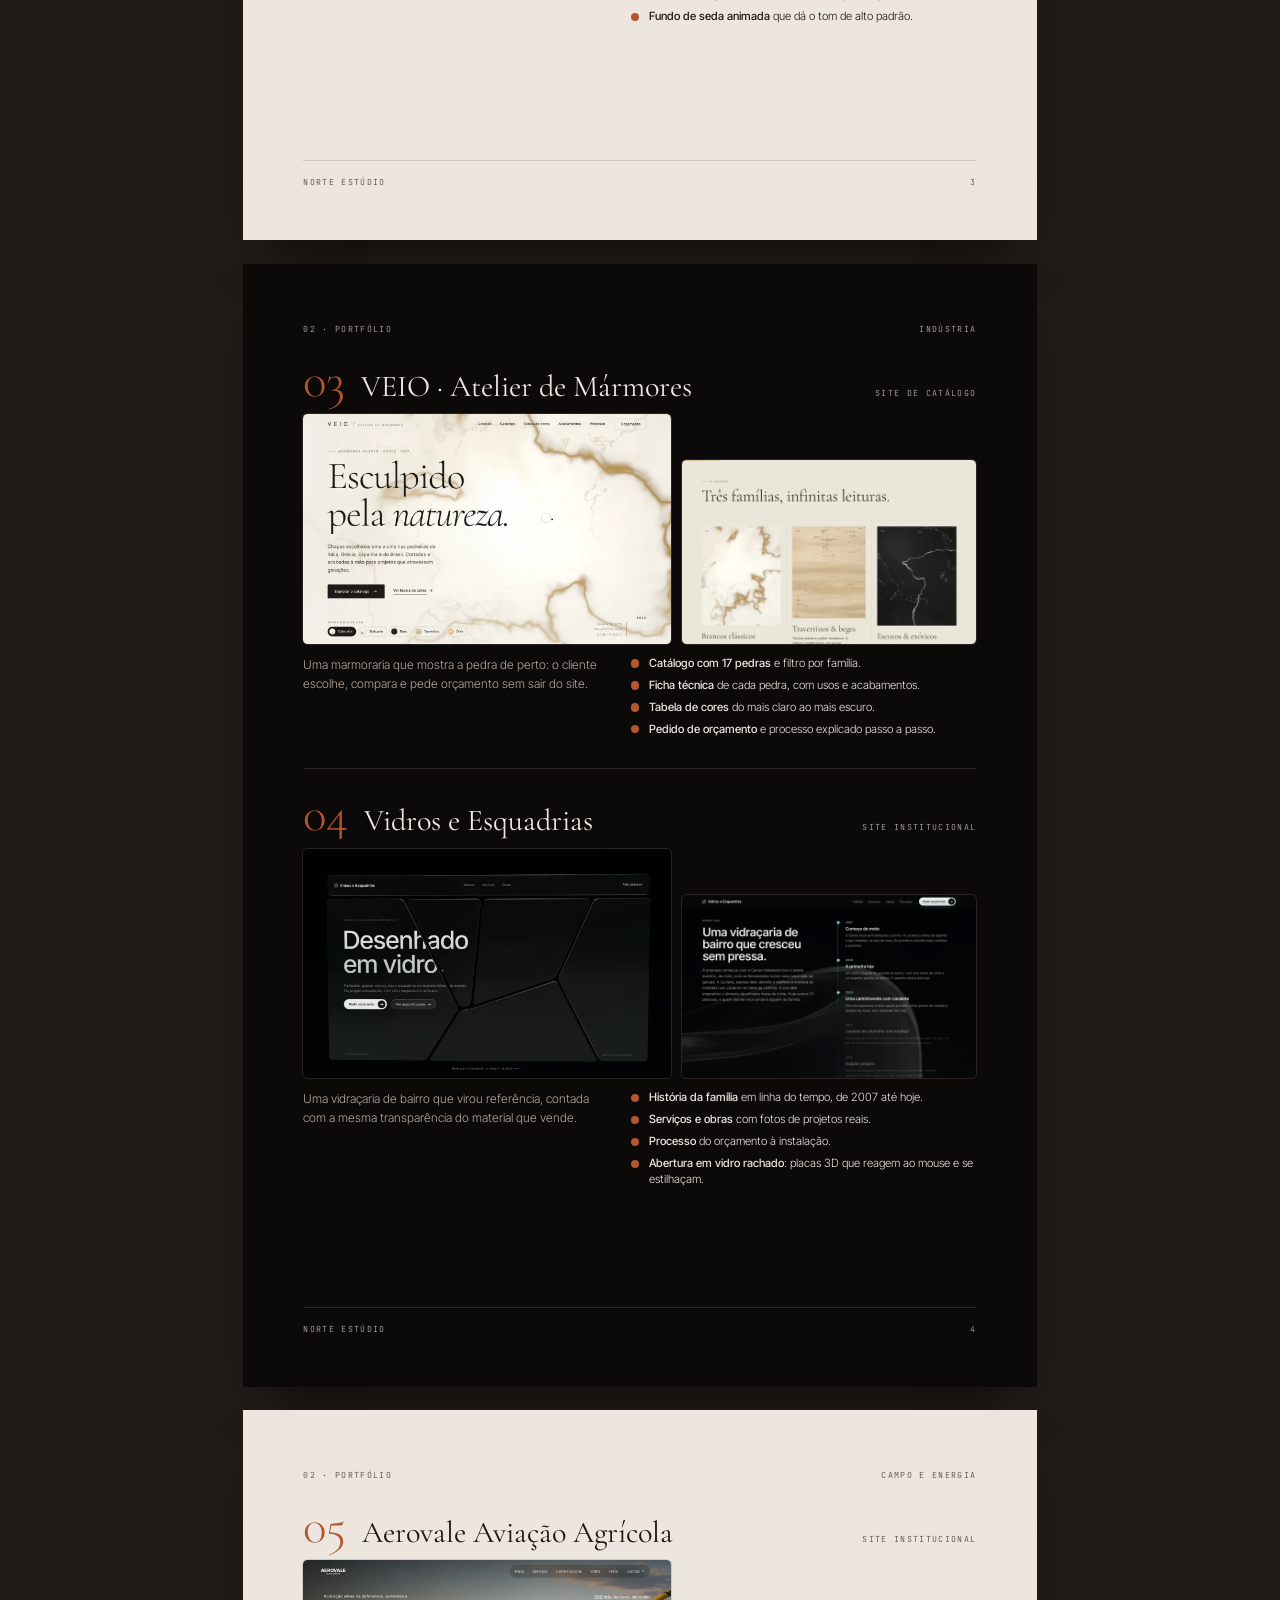
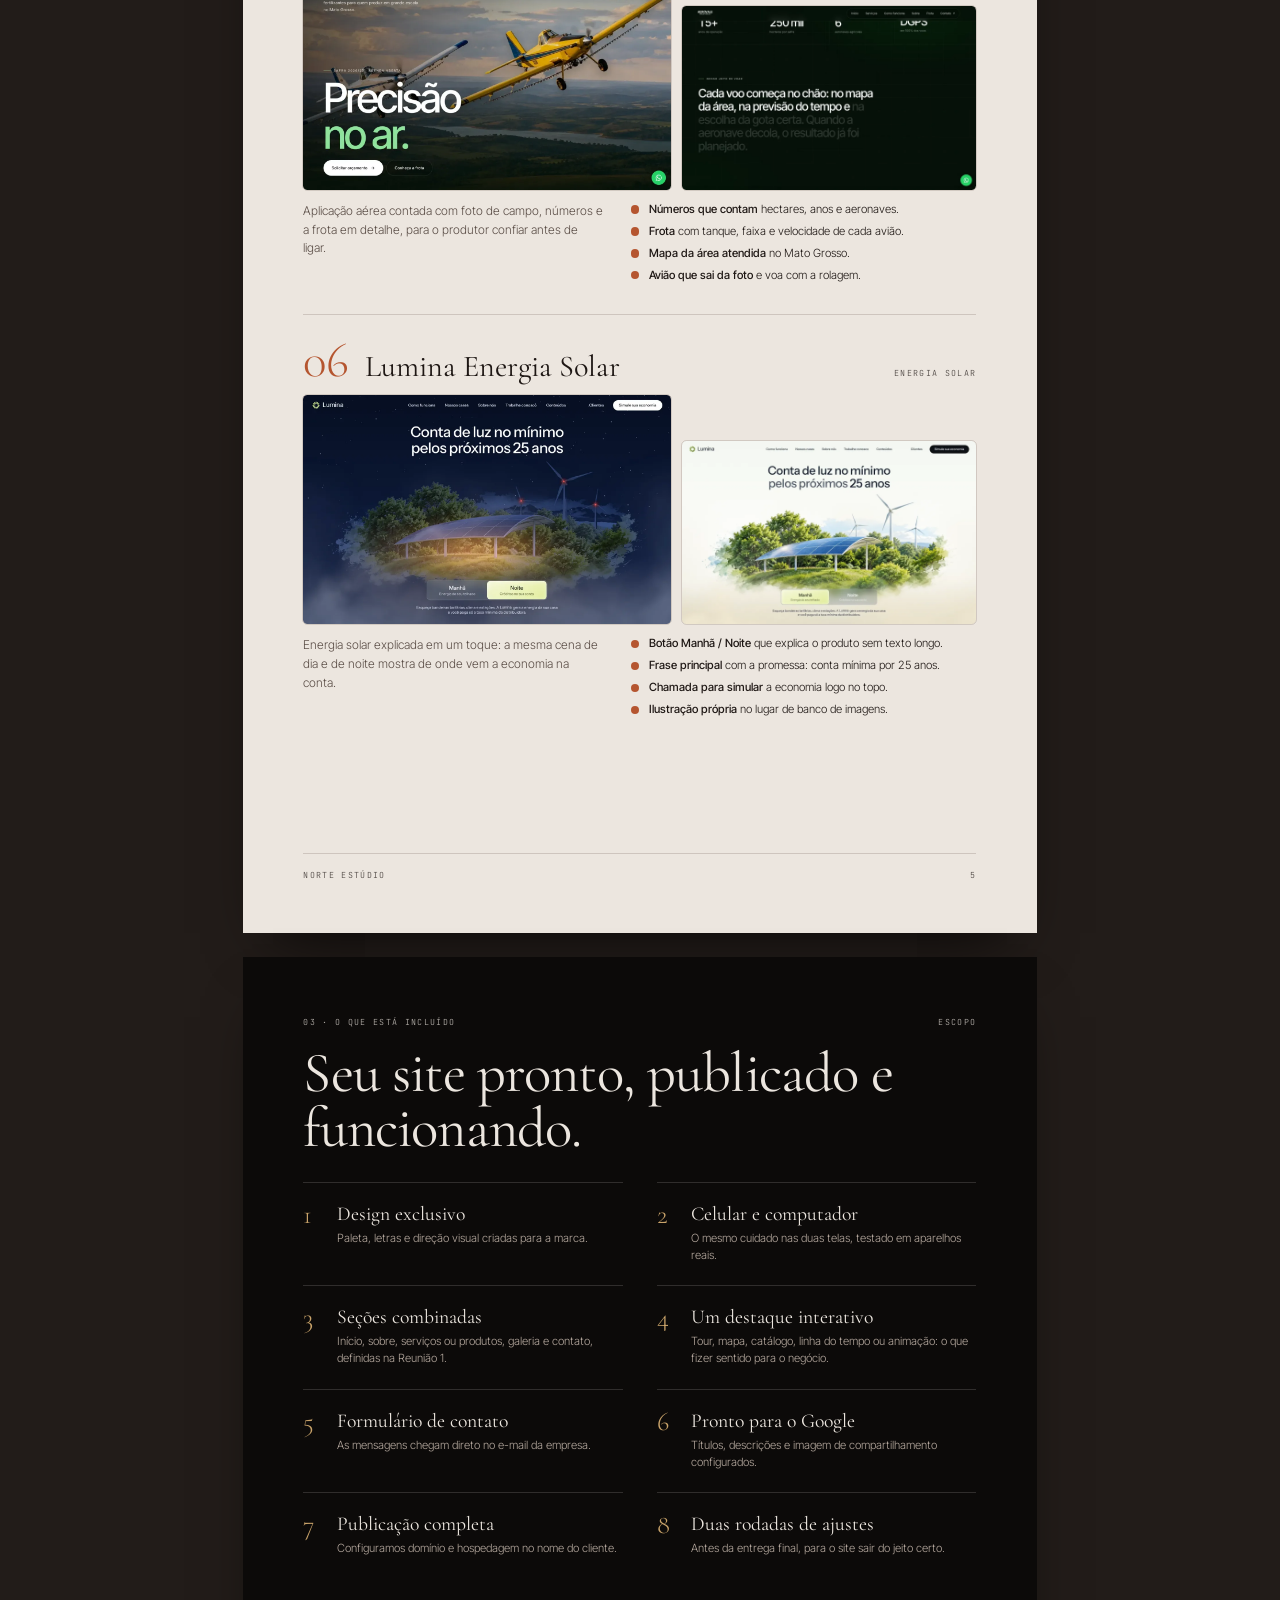
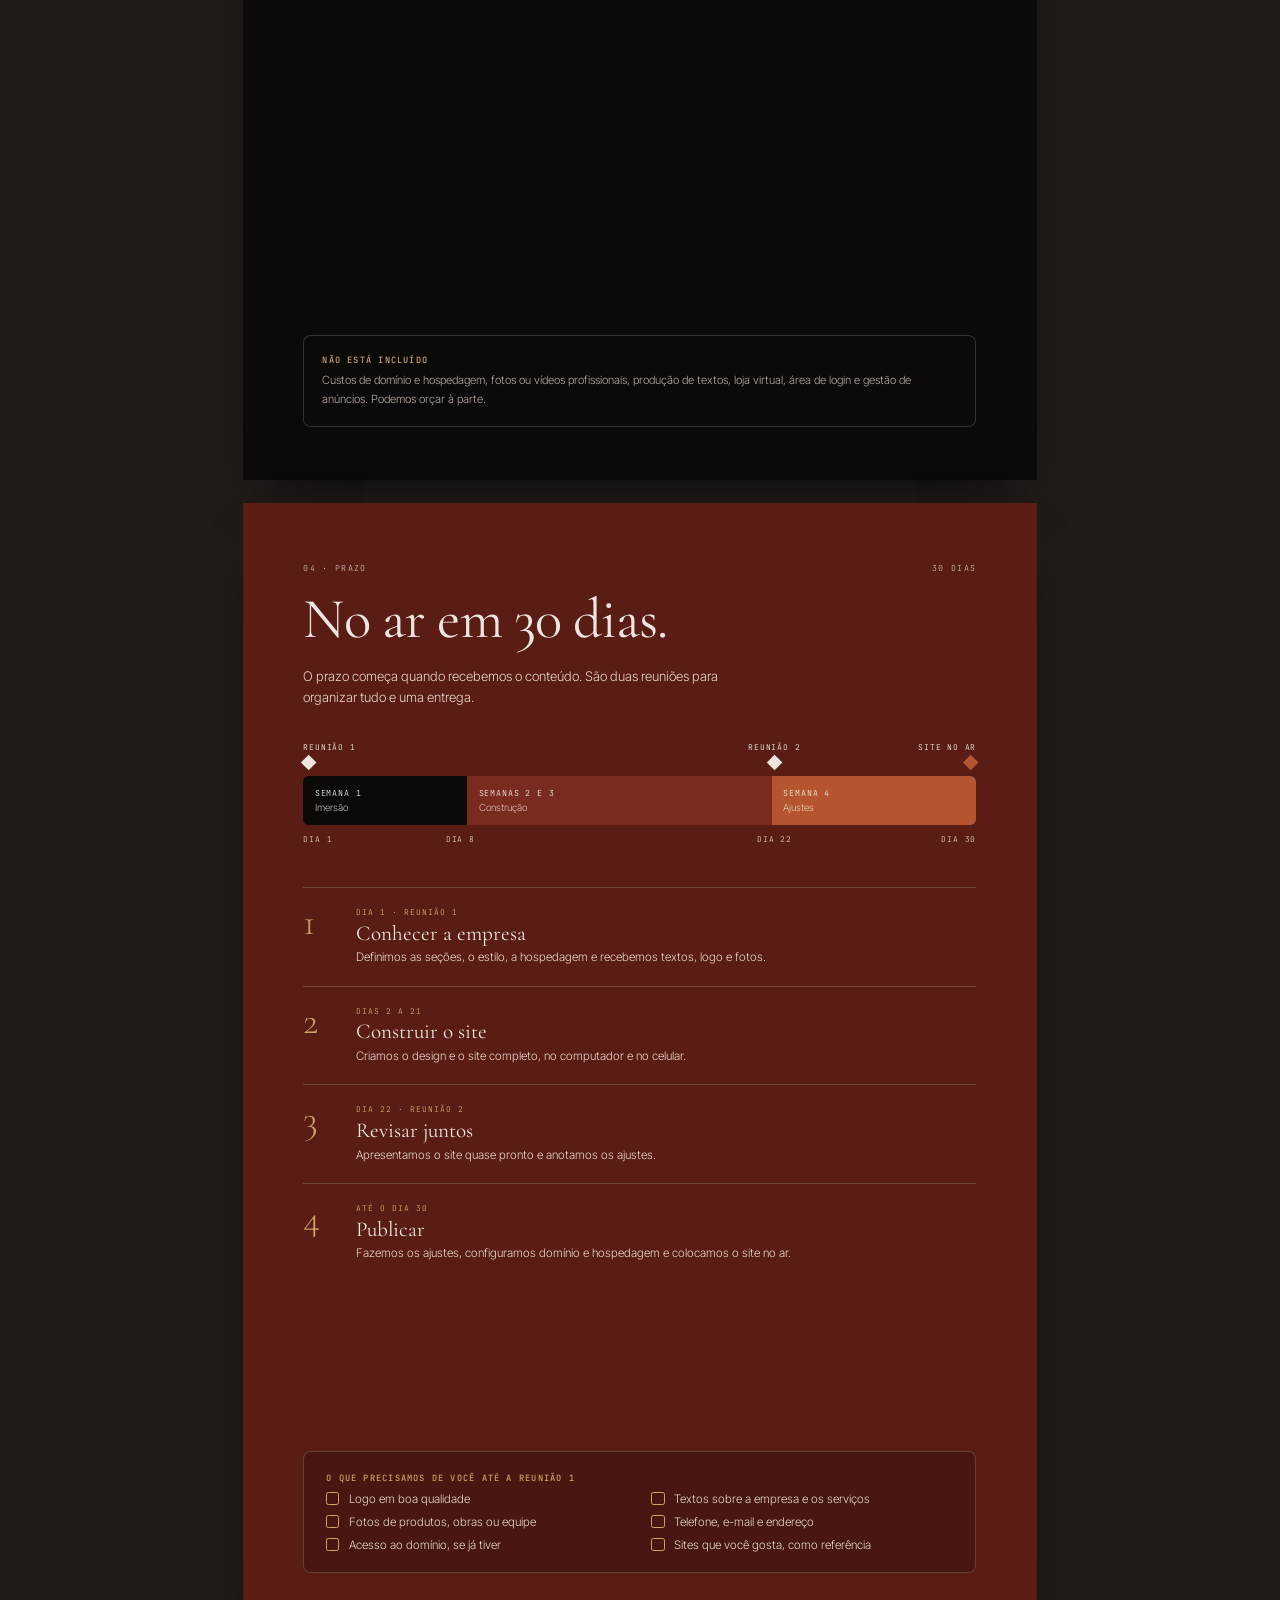
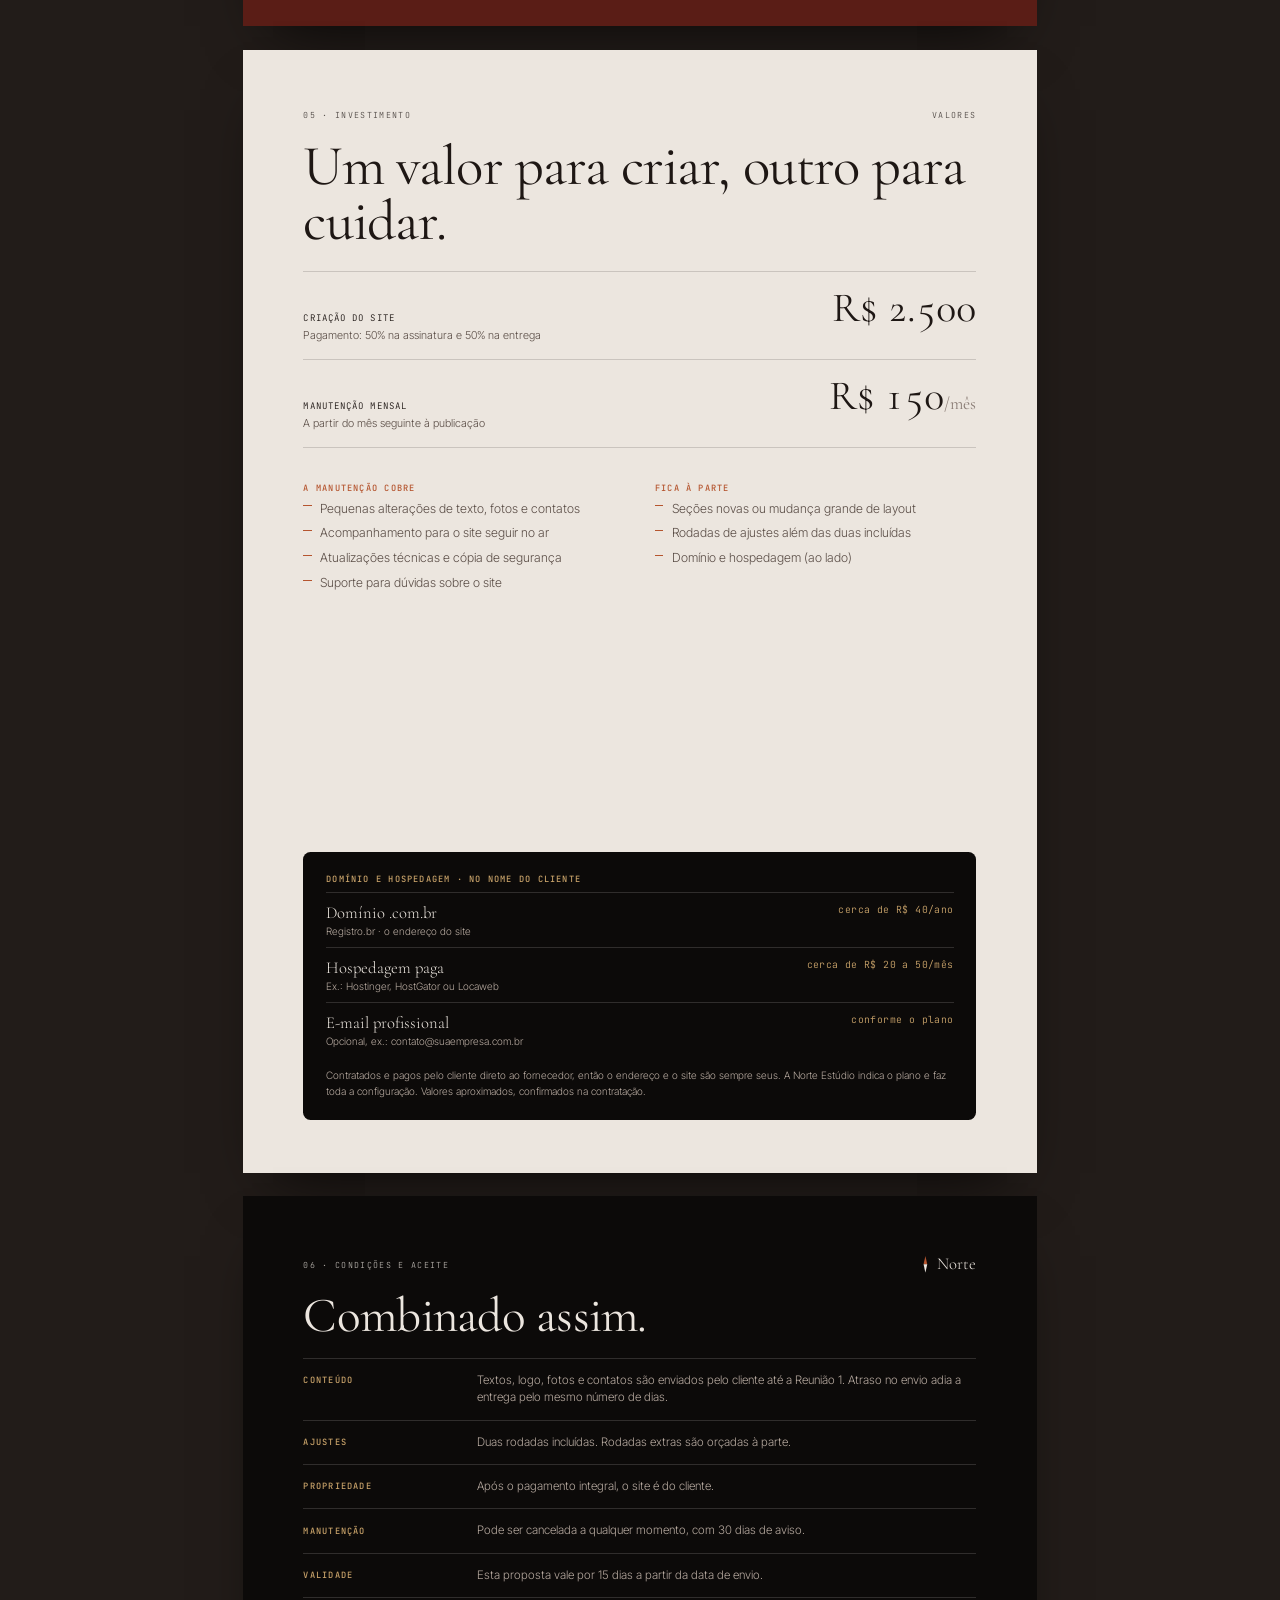
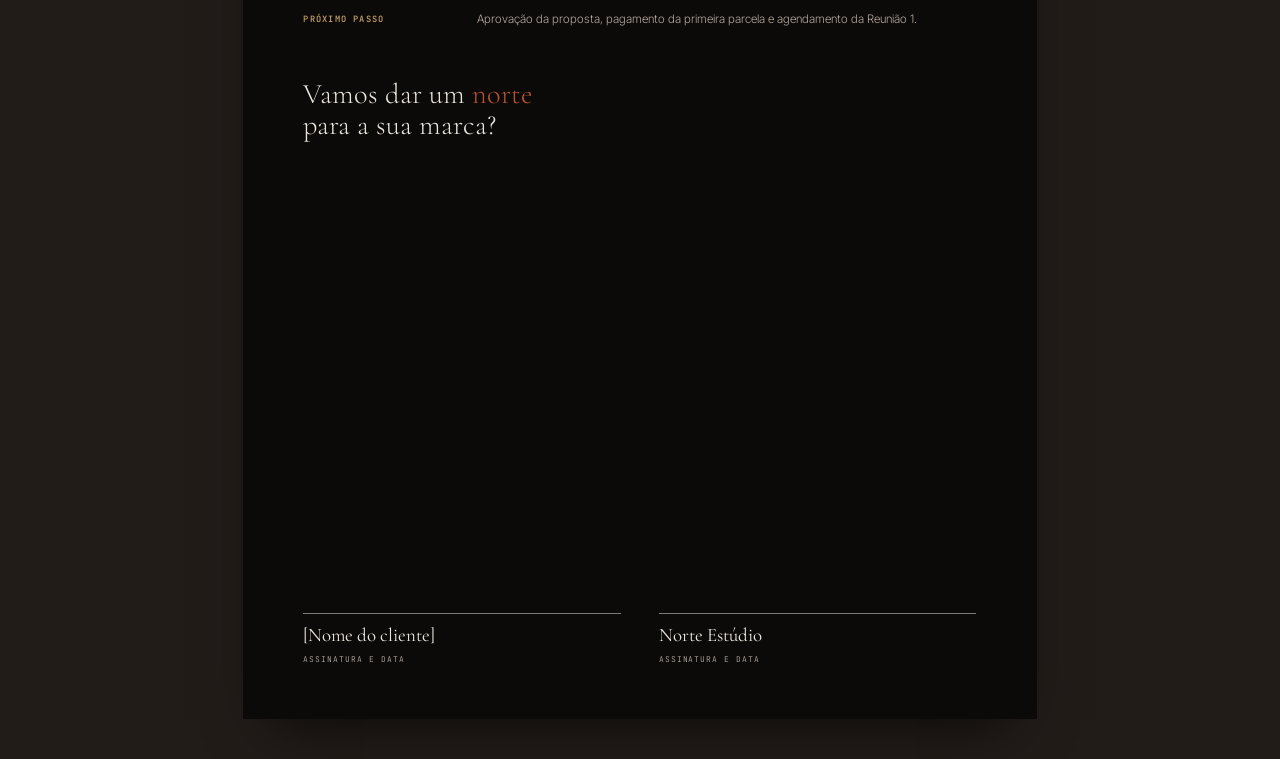
==== commit 692680b8: "Proposta: troca o nome da construtora para Arco Empreendimentos e tira os links do GitHub Co-Authore" ====
--- a/proposta/index.html
+++ b/proposta/index.html
@@ -206,7 +206,7 @@
     </div>
     <div class="phones">
       <img src="../assets/img/altavera-m.webp" alt="Altavera no celular">
-      <img src="../assets/img/huff-m.webp" alt="Huff Empreendimentos no celular">
+      <img src="img/arco-m.webp" alt="Arco Empreendimentos no celular">
       <img src="../assets/img/marble-m.webp" alt="VEIO no celular">
       <img src="img/vidros-m.webp" alt="Vidros e Esquadrias no celular">
       <img src="img/campo-m.webp" alt="Aerovale Aviação Agrícola no celular">
@@ -224,7 +224,7 @@
       <div class="ph"><span class="n">01</span><h4>Altavera Residence</h4><p class="lbl">Site de lançamento</p></div>
       <div class="shots"><img src="../assets/img/altavera.webp" alt="Tela inicial do Altavera"><img src="../assets/img/altavera-2.webp" alt="Mapa da região do Altavera"></div>
       <div class="pt">
-        <div><p class="txt">Duas torres de alto padrão apresentadas como uma visita ao decorado, do terreno até a reserva da unidade.</p><p class="link">huffstudio.github.io/Site-APR/altavera</p></div>
+        <div><p class="txt">Duas torres de alto padrão apresentadas como uma visita ao decorado, do terreno até a reserva da unidade.</p></div>
         <ul class="best">
           <li><span><b>Mapa da região</b> com padaria, escola e hospital a poucos minutos.</span></li>
           <li><span><b>Passeio pelos ambientes</b> com fotos que trocam sozinhas.</span></li>
@@ -234,14 +234,14 @@
       </div>
     </article>
     <article class="proj">
-      <div class="ph"><span class="n">02</span><h4>Huff Empreendimentos</h4><p class="lbl">Site institucional</p></div>
-      <div class="shots"><img src="../assets/img/huff.webp" alt="Tela inicial da Huff"><img src="../assets/img/huff-2.webp" alt="História da Huff"></div>
-      <div class="pt">
-        <div><p class="txt">Página de construtora que passa solidez: a história da empresa, os números e os empreendimentos em um só lugar.</p><p class="link">huffstudio.github.io/Site-APR</p></div>
+      <div class="ph"><span class="n">02</span><h4>Arco Empreendimentos</h4><p class="lbl">Site institucional</p></div>
+      <div class="shots"><img src="img/arco.webp" alt="Tela inicial da Arco"><img src="img/arco-2.webp" alt="Empreendimentos da Arco"></div>
+      <div class="pt">
+        <div><p class="txt">Página de construtora que passa solidez: a história da empresa, os números e os empreendimentos em um só lugar.</p></div>
         <ul class="best">
           <li><span><b>Linha do tempo</b> contando duas décadas de história.</span></li>
           <li><span><b>Números da empresa</b> em destaque: anos, obras, cidades.</span></li>
-          <li><span><b>Empreendimentos</b> que abrem dentro da própria página.</span></li>
+          <li><span><b>Vitrine de empreendimentos</b> com filtro por lançamento e obra.</span></li>
           <li><span><b>Fundo de seda animada</b> que dá o tom de alto padrão.</span></li>
         </ul>
       </div>
@@ -258,7 +258,7 @@
       <div class="ph"><span class="n">03</span><h4>VEIO · Atelier de Mármores</h4><p class="lbl">Site de catálogo</p></div>
       <div class="shots"><img src="../assets/img/marble.webp" alt="Tela inicial do VEIO"><img src="../assets/img/marble-2.webp" alt="Coleção de mármores do VEIO"></div>
       <div class="pt">
-        <div><p class="txt">Uma marmoraria que mostra a pedra de perto: o cliente escolhe, compara e pede orçamento sem sair do site.</p><p class="link">huffstudio.github.io/Marble</p></div>
+        <div><p class="txt">Uma marmoraria que mostra a pedra de perto: o cliente escolhe, compara e pede orçamento sem sair do site.</p></div>
         <ul class="best">
           <li><span><b>Catálogo com 17 pedras</b> e filtro por família.</span></li>
           <li><span><b>Ficha técnica</b> de cada pedra, com usos e acabamentos.</span></li>
@@ -271,7 +271,7 @@
       <div class="ph"><span class="n">04</span><h4>Vidros e Esquadrias</h4><p class="lbl">Site institucional</p></div>
       <div class="shots"><img src="img/vidros.webp" alt="Abertura em vidro rachado de Vidros e Esquadrias"><img src="../assets/img/vidros-2.webp" alt="História da vidraçaria"></div>
       <div class="pt">
-        <div><p class="txt">Uma vidraçaria de bairro que virou referência, contada com a mesma transparência do material que vende.</p><p class="link">huffstudio.github.io/Vidros</p></div>
+        <div><p class="txt">Uma vidraçaria de bairro que virou referência, contada com a mesma transparência do material que vende.</p></div>
         <ul class="best">
           <li><span><b>História da família</b> em linha do tempo, de 2007 até hoje.</span></li>
           <li><span><b>Serviços e obras</b> com fotos de projetos reais.</span></li>
